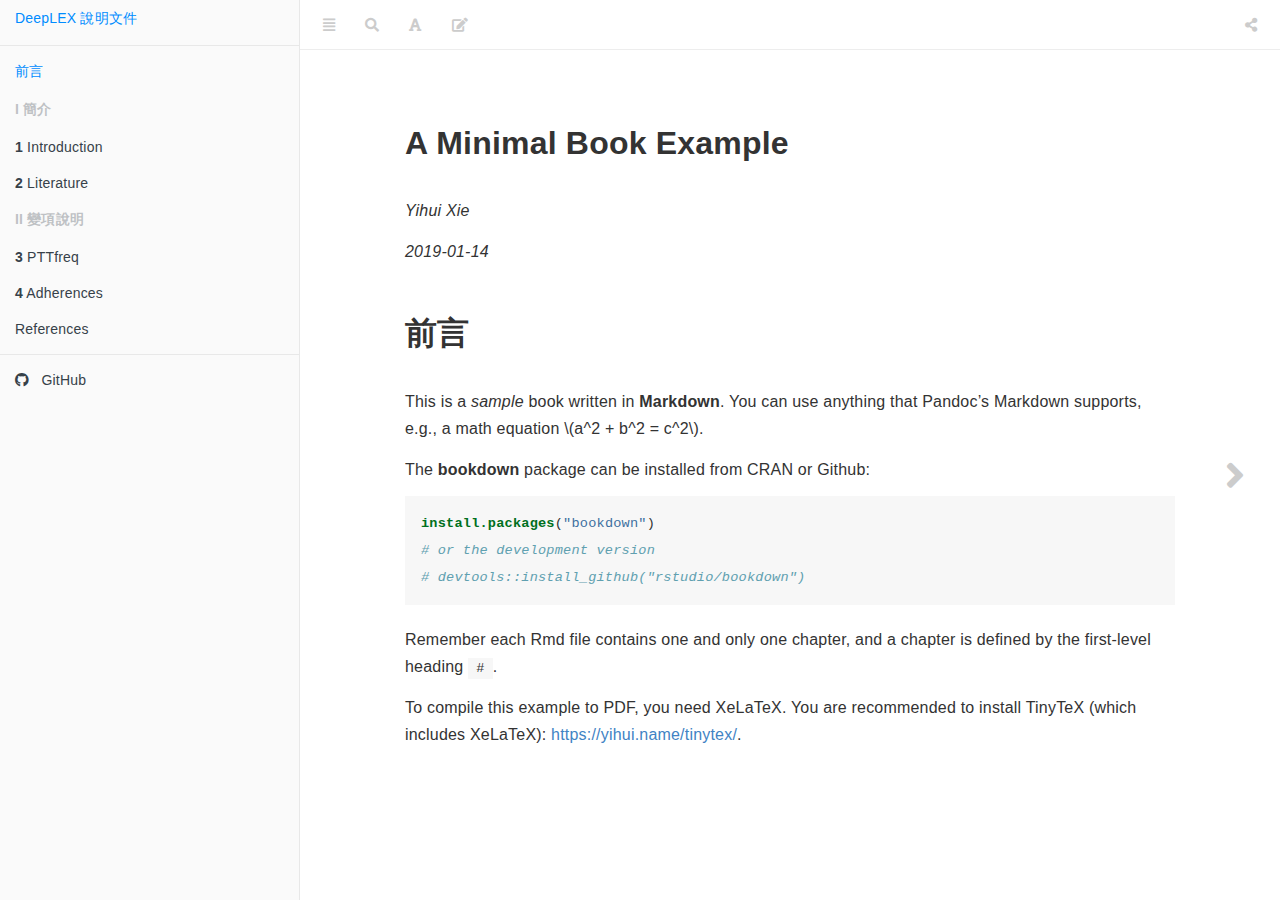
==== index.html @ 84b347be "Deploy deeplexR/doc to github.com/deeplexR/doc.git:gh-pages" ====
<!DOCTYPE html>
<html >

<head>

  <meta charset="UTF-8">
  <meta http-equiv="X-UA-Compatible" content="IE=edge">
  <title>A Minimal Book Example</title>
  <meta name="description" content="This is a minimal example of using the bookdown package to write a book. The output format for this example is bookdown::gitbook.">
  <meta name="generator" content="bookdown  and GitBook 2.6.7">

  <meta property="og:title" content="A Minimal Book Example" />
  <meta property="og:type" content="book" />
  
  
  <meta property="og:description" content="This is a minimal example of using the bookdown package to write a book. The output format for this example is bookdown::gitbook." />
  

  <meta name="twitter:card" content="summary" />
  <meta name="twitter:title" content="A Minimal Book Example" />
  
  <meta name="twitter:description" content="This is a minimal example of using the bookdown package to write a book. The output format for this example is bookdown::gitbook." />
  

<meta name="author" content="Yihui Xie">


<meta name="date" content="2019-01-14">

  <meta name="viewport" content="width=device-width, initial-scale=1">
  <meta name="apple-mobile-web-app-capable" content="yes">
  <meta name="apple-mobile-web-app-status-bar-style" content="black">
  
  

<link rel="next" href="intro.html">
<script src="libs/jquery-2.2.3/jquery.min.js"></script>
<link href="libs/gitbook-2.6.7/css/style.css" rel="stylesheet" />
<link href="libs/gitbook-2.6.7/css/plugin-table.css" rel="stylesheet" />
<link href="libs/gitbook-2.6.7/css/plugin-bookdown.css" rel="stylesheet" />
<link href="libs/gitbook-2.6.7/css/plugin-highlight.css" rel="stylesheet" />
<link href="libs/gitbook-2.6.7/css/plugin-search.css" rel="stylesheet" />
<link href="libs/gitbook-2.6.7/css/plugin-fontsettings.css" rel="stylesheet" />







<script>
// Add target_blank to external link
// See article-header.html for auto adding ID to h1,h2,h3
$(document).ready(function() {
  var links = document.getElementsByTagName('a');
  for (var i = 0; i < links.length; i++) {
    if (/^(https?:)?\/\//.test(links[i].getAttribute('href'))) {
      links[i].target = '_blank';
    }
  }
})();
</script>


<style type="text/css">
a.sourceLine { display: inline-block; line-height: 1.25; }
a.sourceLine { pointer-events: none; color: inherit; text-decoration: inherit; }
a.sourceLine:empty { height: 1.2em; }
.sourceCode { overflow: visible; }
code.sourceCode { white-space: pre; position: relative; }
div.sourceCode { margin: 1em 0; }
pre.sourceCode { margin: 0; }
@media screen {
div.sourceCode { overflow: auto; }
}
@media print {
code.sourceCode { white-space: pre-wrap; }
a.sourceLine { text-indent: -1em; padding-left: 1em; }
}
pre.numberSource a.sourceLine
  { position: relative; left: -4em; }
pre.numberSource a.sourceLine::before
  { content: attr(data-line-number);
    position: relative; left: -1em; text-align: right; vertical-align: baseline;
    border: none; pointer-events: all; display: inline-block;
    -webkit-touch-callout: none; -webkit-user-select: none;
    -khtml-user-select: none; -moz-user-select: none;
    -ms-user-select: none; user-select: none;
    padding: 0 4px; width: 4em;
    color: #aaaaaa;
  }
pre.numberSource { margin-left: 3em; border-left: 1px solid #aaaaaa;  padding-left: 4px; }
div.sourceCode
  {  }
@media screen {
a.sourceLine::before { text-decoration: underline; }
}
code span.al { color: #ff0000; font-weight: bold; } /* Alert */
code span.an { color: #60a0b0; font-weight: bold; font-style: italic; } /* Annotation */
code span.at { color: #7d9029; } /* Attribute */
code span.bn { color: #40a070; } /* BaseN */
code span.bu { } /* BuiltIn */
code span.cf { color: #007020; font-weight: bold; } /* ControlFlow */
code span.ch { color: #4070a0; } /* Char */
code span.cn { color: #880000; } /* Constant */
code span.co { color: #60a0b0; font-style: italic; } /* Comment */
code span.cv { color: #60a0b0; font-weight: bold; font-style: italic; } /* CommentVar */
code span.do { color: #ba2121; font-style: italic; } /* Documentation */
code span.dt { color: #902000; } /* DataType */
code span.dv { color: #40a070; } /* DecVal */
code span.er { color: #ff0000; font-weight: bold; } /* Error */
code span.ex { } /* Extension */
code span.fl { color: #40a070; } /* Float */
code span.fu { color: #06287e; } /* Function */
code span.im { } /* Import */
code span.in { color: #60a0b0; font-weight: bold; font-style: italic; } /* Information */
code span.kw { color: #007020; font-weight: bold; } /* Keyword */
code span.op { color: #666666; } /* Operator */
code span.ot { color: #007020; } /* Other */
code span.pp { color: #bc7a00; } /* Preprocessor */
code span.sc { color: #4070a0; } /* SpecialChar */
code span.ss { color: #bb6688; } /* SpecialString */
code span.st { color: #4070a0; } /* String */
code span.va { color: #19177c; } /* Variable */
code span.vs { color: #4070a0; } /* VerbatimString */
code span.wa { color: #60a0b0; font-weight: bold; font-style: italic; } /* Warning */
</style>

<link rel="stylesheet" href="addon/style.css" type="text/css" />
</head>

<body>



  <div class="book without-animation with-summary font-size-2 font-family-1" data-basepath=".">

    <div class="book-summary">
      <nav role="navigation">

<ul class="summary">
<li><a href="./">DeepLEX 說明文件</a></li>

<li class="divider"></li>
<li class="chapter" data-level="" data-path="index.html"><a href="index.html"><i class="fa fa-check"></i>前言</a></li>
<li class="part"><span><b>I 簡介</b></span></li>
<li class="chapter" data-level="1" data-path="intro.html"><a href="intro.html"><i class="fa fa-check"></i><b>1</b> Introduction</a></li>
<li class="chapter" data-level="2" data-path="literature.html"><a href="literature.html"><i class="fa fa-check"></i><b>2</b> Literature</a></li>
<li class="part"><span><b>II 變項說明</b></span></li>
<li class="chapter" data-level="3" data-path="pttfreq.html"><a href="pttfreq.html"><i class="fa fa-check"></i><b>3</b> PTTfreq</a></li>
<li class="chapter" data-level="4" data-path="adherences.html"><a href="adherences.html"><i class="fa fa-check"></i><b>4</b> Adherences</a><ul>
<li class="chapter" data-level="4.1" data-path="adherences.html"><a href="adherences.html#example-one"><i class="fa fa-check"></i><b>4.1</b> Example one</a></li>
<li class="chapter" data-level="4.2" data-path="adherences.html"><a href="adherences.html#example-two"><i class="fa fa-check"></i><b>4.2</b> Example two</a></li>
</ul></li>
<li class="chapter" data-level="" data-path="references.html"><a href="references.html"><i class="fa fa-check"></i>References</a></li>
<li class="divider"></li>
<li><a href="https://github.com/deeplexR/doc" target="blank"><i class="fab fa-github"></i> &nbsp; GitHub</a></li>

</ul>

      </nav>
    </div>

    <div class="book-body">
      <div class="body-inner">
        <div class="book-header" role="navigation">
          <h1>
            <i class="fa fa-circle-o-notch fa-spin"></i><a href="./">A Minimal Book Example</a>
          </h1>
        </div>

        <div class="page-wrapper" tabindex="-1" role="main">
          <div class="page-inner">

            <section class="normal" id="section-">
<div id="header">
<h1 class="title">A Minimal Book Example</h1>
<p class="author"><em>Yihui Xie</em></p>
<p class="date"><em>2019-01-14</em></p>
</div>
<div id="e5898de8a880" class="section level1 unnumbered">
<h1>前言</h1>
<p>This is a <em>sample</em> book written in <strong>Markdown</strong>. You can use anything that Pandoc’s Markdown supports, e.g., a math equation <span class="math inline">\(a^2 + b^2 = c^2\)</span>.</p>
<p>The <strong>bookdown</strong> package can be installed from CRAN or Github:</p>
<pre class="sourceCode r"><code class="sourceCode r"><span class="kw">install.packages</span>(<span class="st">&quot;bookdown&quot;</span>)
<span class="co"># or the development version</span>
<span class="co"># devtools::install_github(&quot;rstudio/bookdown&quot;)</span></code></pre>
<p>Remember each Rmd file contains one and only one chapter, and a chapter is defined by the first-level heading <code>#</code>.</p>
<p>To compile this example to PDF, you need XeLaTeX. You are recommended to install TinyTeX (which includes XeLaTeX): <a href="https://yihui.name/tinytex/" class="uri">https://yihui.name/tinytex/</a>.</p>

</div>



<div id="disqus_thread"></div>
<script>

/**
*  RECOMMENDED CONFIGURATION VARIABLES: EDIT AND UNCOMMENT THE SECTION BELOW TO INSERT DYNAMIC VALUES FROM YOUR PLATFORM OR CMS.
*  LEARN WHY DEFINING THESE VARIABLES IS IMPORTANT: https://disqus.com/admin/universalcode/#configuration-variables*/
/*
var disqus_config = function () {
this.page.url = PAGE_URL;  // Replace PAGE_URL with your page's canonical URL variable
this.page.identifier = PAGE_IDENTIFIER; // Replace PAGE_IDENTIFIER with your page's unique identifier variable
};
*/
(function() { // DON'T EDIT BELOW THIS LINE
var d = document, s = d.createElement('script');
s.src = 'https://deeplex.disqus.com/embed.js';
s.setAttribute('data-timestamp', +new Date());
(d.head || d.body).appendChild(s);
})();
</script>
<noscript>Please enable JavaScript to view the <a href="https://disqus.com/?ref_noscript">comments powered by Disqus.</a></noscript>
            </section>

          </div>
        </div>
      </div>

<a href="intro.html" class="navigation navigation-next navigation-unique" aria-label="Next page"><i class="fa fa-angle-right"></i></a>
    </div>
  </div>
<script src="libs/gitbook-2.6.7/js/app.min.js"></script>
<script src="libs/gitbook-2.6.7/js/lunr.js"></script>
<script src="libs/gitbook-2.6.7/js/plugin-search.js"></script>
<script src="libs/gitbook-2.6.7/js/plugin-sharing.js"></script>
<script src="libs/gitbook-2.6.7/js/plugin-fontsettings.js"></script>
<script src="libs/gitbook-2.6.7/js/plugin-bookdown.js"></script>
<script src="libs/gitbook-2.6.7/js/jquery.highlight.js"></script>
<script>
gitbook.require(["gitbook"], function(gitbook) {
gitbook.start({
"sharing": {
"github": false,
"facebook": false,
"twitter": false,
"google": false,
"linkedin": false,
"weibo": false,
"instapaper": false,
"vk": false,
"all": ["facebook", "google", "twitter", "linkedin", "weibo", "instapaper"]
},
"fontsettings": {
"theme": "white",
"family": "sans",
"size": 2
},
"edit": {
"link": "https://github.com/deeplexR/doc/edit/master/index.Rmd",
"text": "Edit"
},
"history": {
"link": null,
"text": null
},
"download": null,
"toc": {
"collapse": "section"
}
});
});
</script>

<!-- dynamically load mathjax for compatibility with self-contained -->
<script>
  (function () {
    var script = document.createElement("script");
    script.type = "text/javascript";
    var src = "true";
    if (src === "" || src === "true") src = "https://mathjax.rstudio.com/latest/MathJax.js?config=TeX-MML-AM_CHTML";
    if (location.protocol !== "file:" && /^https?:/.test(src))
      src = src.replace(/^https?:/, '');
    script.src = src;
    document.getElementsByTagName("head")[0].appendChild(script);
  })();
</script>
</body>

</html>
---- libs/gitbook-2.6.7/css/style.css ----
/*! normalize.css v2.1.0 | MIT License | git.io/normalize */img,legend{border:0}*,.fa{-webkit-font-smoothing:antialiased}.fa-ul>li,sub,sup{position:relative}.book .book-body .page-wrapper .page-inner section.normal hr:after,.book-langs-index .inner .languages:after,.buttons:after,.dropdown-menu .buttons:after{clear:both}body,html{-ms-text-size-adjust:100%;-webkit-text-size-adjust:100%}article,aside,details,figcaption,figure,footer,header,hgroup,main,nav,section,summary{display:block}audio,canvas,video{display:inline-block}.hidden,[hidden]{display:none}audio:not([controls]){display:none;height:0}html{font-family:sans-serif}body,figure{margin:0}a:focus{outline:dotted thin}a:active,a:hover{outline:0}h1{font-size:2em;margin:.67em 0}abbr[title]{border-bottom:1px dotted}b,strong{font-weight:700}dfn{font-style:italic}hr{-moz-box-sizing:content-box;box-sizing:content-box;height:0}mark{background:#ff0;color:#000}code,kbd,pre,samp{font-family:monospace,serif;font-size:1em}pre{white-space:pre-wrap}q{quotes:"\201C" "\201D" "\2018" "\2019"}small{font-size:80%}sub,sup{font-size:75%;line-height:0;vertical-align:baseline}sup{top:-.5em}sub{bottom:-.25em}svg:not(:root){overflow:hidden}fieldset{border:1px solid silver;margin:0 2px;padding:.35em .625em .75em}legend{padding:0}button,input,select,textarea{font-family:inherit;font-size:100%;margin:0}button,input{line-height:normal}button,select{text-transform:none}button,html input[type=button],input[type=reset],input[type=submit]{-webkit-appearance:button;cursor:pointer}button[disabled],html input[disabled]{cursor:default}input[type=checkbox],input[type=radio]{box-sizing:border-box;padding:0}input[type=search]{-webkit-appearance:textfield;-moz-box-sizing:content-box;-webkit-box-sizing:content-box;box-sizing:content-box}input[type=search]::-webkit-search-cancel-button{margin-right:10px;}button::-moz-focus-inner,input::-moz-focus-inner{border:0;padding:0}textarea{overflow:auto;vertical-align:top}table{border-collapse:collapse;border-spacing:0}/*!
 * Preboot v2
 *
 * Open sourced under MIT license by @mdo.
 * Some variables and mixins from Bootstrap (Apache 2 license).
 */.link-inherit,.link-inherit:focus,.link-inherit:hover{color:inherit}.fa,.fa-stack{display:inline-block}/*!
 *  Font Awesome 4.1.0 by @davegandy - http://fontawesome.io - @fontawesome
 *  License - http://fontawesome.io/license (Font: SIL OFL 1.1, CSS: MIT License)
 */@font-face{font-family:FontAwesome;src:url(./fontawesome/fontawesome-webfont.ttf?v=4.1.0) format('truetype');font-weight:400;font-style:normal}.fa{font-family:FontAwesome;font-style:normal;font-weight:400;line-height:1;-moz-osx-font-smoothing:grayscale}.book .book-header,.book .book-summary{font-family:"Helvetica Neue",Helvetica,Arial,sans-serif}.fa-lg{font-size:1.33333333em;line-height:.75em;vertical-align:-15%}.fa-2x{font-size:2em}.fa-3x{font-size:3em}.fa-4x{font-size:4em}.fa-5x{font-size:5em}.fa-fw{width:1.28571429em;text-align:center}.fa-ul{padding-left:0;margin-left:2.14285714em;list-style-type:none}.fa-li{position:absolute;left:-2.14285714em;width:2.14285714em;top:.14285714em;text-align:center}.fa-li.fa-lg{left:-1.85714286em}.fa-border{padding:.2em .25em .15em;border:.08em solid #eee;border-radius:.1em}.pull-right{float:right}.pull-left{float:left}.fa.pull-left{margin-right:.3em}.fa.pull-right{margin-left:.3em}.fa-spin{-webkit-animation:spin 2s infinite linear;-moz-animation:spin 2s infinite linear;-o-animation:spin 2s infinite linear;animation:spin 2s infinite linear}@-moz-keyframes spin{0%{-moz-transform:rotate(0)}100%{-moz-transform:rotate(359deg)}}@-webkit-keyframes spin{0%{-webkit-transform:rotate(0)}100%{-webkit-transform:rotate(359deg)}}@-o-keyframes spin{0%{-o-transform:rotate(0)}100%{-o-transform:rotate(359deg)}}@keyframes spin{0%{-webkit-transform:rotate(0);transform:rotate(0)}100%{-webkit-transform:rotate(359deg);transform:rotate(359deg)}}.fa-rotate-90{filter:progid:DXImageTransform.Microsoft.BasicImage(rotation=1);-webkit-transform:rotate(90deg);-moz-transform:rotate(90deg);-ms-transform:rotate(90deg);-o-transform:rotate(90deg);transform:rotate(90deg)}.fa-rotate-180{filter:progid:DXImageTransform.Microsoft.BasicImage(rotation=2);-webkit-transform:rotate(180deg);-moz-transform:rotate(180deg);-ms-transform:rotate(180deg);-o-transform:rotate(180deg);transform:rotate(180deg)}.fa-rotate-270{filter:progid:DXImageTransform.Microsoft.BasicImage(rotation=3);-webkit-transform:rotate(270deg);-moz-transform:rotate(270deg);-ms-transform:rotate(270deg);-o-transform:rotate(270deg);transform:rotate(270deg)}.fa-flip-horizontal{filter:progid:DXImageTransform.Microsoft.BasicImage(rotation=0, mirror=1);-webkit-transform:scale(-1,1);-moz-transform:scale(-1,1);-ms-transform:scale(-1,1);-o-transform:scale(-1,1);transform:scale(-1,1)}.fa-flip-vertical{filter:progid:DXImageTransform.Microsoft.BasicImage(rotation=2, mirror=1);-webkit-transform:scale(1,-1);-moz-transform:scale(1,-1);-ms-transform:scale(1,-1);-o-transform:scale(1,-1);transform:scale(1,-1)}.fa-stack{position:relative;width:2em;height:2em;line-height:2em;vertical-align:middle}.fa-stack-1x,.fa-stack-2x{position:absolute;left:0;width:100%;text-align:center}.fa-stack-1x{line-height:inherit}.fa-stack-2x{font-size:2em}.fa-inverse{color:#fff}.fa-glass:before{content:"\f000"}.fa-music:before{content:"\f001"}.fa-search:before{content:"\f002"}.fa-envelope-o:before{content:"\f003"}.fa-heart:before{content:"\f004"}.fa-star:before{content:"\f005"}.fa-star-o:before{content:"\f006"}.fa-user:before{content:"\f007"}.fa-film:before{content:"\f008"}.fa-th-large:before{content:"\f009"}.fa-th:before{content:"\f00a"}.fa-th-list:before{content:"\f00b"}.fa-check:before{content:"\f00c"}.fa-times:before{content:"\f00d"}.fa-search-plus:before{content:"\f00e"}.fa-search-minus:before{content:"\f010"}.fa-power-off:before{content:"\f011"}.fa-signal:before{content:"\f012"}.fa-cog:before,.fa-gear:before{content:"\f013"}.fa-trash-o:before{content:"\f014"}.fa-home:before{content:"\f015"}.fa-file-o:before{content:"\f016"}.fa-clock-o:before{content:"\f017"}.fa-road:before{content:"\f018"}.fa-download:before{content:"\f019"}.fa-arrow-circle-o-down:before{content:"\f01a"}.fa-arrow-circle-o-up:before{content:"\f01b"}.fa-inbox:before{content:"\f01c"}.fa-play-circle-o:before{content:"\f01d"}.fa-repeat:before,.fa-rotate-right:before{content:"\f01e"}.fa-refresh:before{content:"\f021"}.fa-list-alt:before{content:"\f022"}.fa-lock:before{content:"\f023"}.fa-flag:before{content:"\f024"}.fa-headphones:before{content:"\f025"}.fa-volume-off:before{content:"\f026"}.fa-volume-down:before{content:"\f027"}.fa-volume-up:before{content:"\f028"}.fa-qrcode:before{content:"\f029"}.fa-barcode:before{content:"\f02a"}.fa-tag:before{content:"\f02b"}.fa-tags:before{content:"\f02c"}.fa-book:before{content:"\f02d"}.fa-bookmark:before{content:"\f02e"}.fa-print:before{content:"\f02f"}.fa-camera:before{content:"\f030"}.fa-font:before{content:"\f031"}.fa-bold:before{content:"\f032"}.fa-italic:before{content:"\f033"}.fa-text-height:before{content:"\f034"}.fa-text-width:before{content:"\f035"}.fa-align-left:before{content:"\f036"}.fa-align-center:before{content:"\f037"}.fa-align-right:before{content:"\f038"}.fa-align-justify:before{content:"\f039"}.fa-list:before{content:"\f03a"}.fa-dedent:before,.fa-outdent:before{content:"\f03b"}.fa-indent:before{content:"\f03c"}.fa-video-camera:before{content:"\f03d"}.fa-image:before,.fa-photo:before,.fa-picture-o:before{content:"\f03e"}.fa-pencil:before{content:"\f040"}.fa-map-marker:before{content:"\f041"}.fa-adjust:before{content:"\f042"}.fa-tint:before{content:"\f043"}.fa-edit:before,.fa-pencil-square-o:before{content:"\f044"}.fa-share-square-o:before{content:"\f045"}.fa-check-square-o:before{content:"\f046"}.fa-arrows:before{content:"\f047"}.fa-step-backward:before{content:"\f048"}.fa-fast-backward:before{content:"\f049"}.fa-backward:before{content:"\f04a"}.fa-play:before{content:"\f04b"}.fa-pause:before{content:"\f04c"}.fa-stop:before{content:"\f04d"}.fa-forward:before{content:"\f04e"}.fa-fast-forward:before{content:"\f050"}.fa-step-forward:before{content:"\f051"}.fa-eject:before{content:"\f052"}.fa-chevron-left:before{content:"\f053"}.fa-chevron-right:before{content:"\f054"}.fa-plus-circle:before{content:"\f055"}.fa-minus-circle:before{content:"\f056"}.fa-times-circle:before{content:"\f057"}.fa-check-circle:before{content:"\f058"}.fa-question-circle:before{content:"\f059"}.fa-info-circle:before{content:"\f05a"}.fa-crosshairs:before{content:"\f05b"}.fa-times-circle-o:before{content:"\f05c"}.fa-check-circle-o:before{content:"\f05d"}.fa-ban:before{content:"\f05e"}.fa-arrow-left:before{content:"\f060"}.fa-arrow-right:before{content:"\f061"}.fa-arrow-up:before{content:"\f062"}.fa-arrow-down:before{content:"\f063"}.fa-mail-forward:before,.fa-share:before{content:"\f064"}.fa-expand:before{content:"\f065"}.fa-compress:before{content:"\f066"}.fa-plus:before{content:"\f067"}.fa-minus:before{content:"\f068"}.fa-asterisk:before{content:"\f069"}.fa-exclamation-circle:before{content:"\f06a"}.fa-gift:before{content:"\f06b"}.fa-leaf:before{content:"\f06c"}.fa-fire:before{content:"\f06d"}.fa-eye:before{content:"\f06e"}.fa-eye-slash:before{content:"\f070"}.fa-exclamation-triangle:before,.fa-warning:before{content:"\f071"}.fa-plane:before{content:"\f072"}.fa-calendar:before{content:"\f073"}.fa-random:before{content:"\f074"}.fa-comment:before{content:"\f075"}.fa-magnet:before{content:"\f076"}.fa-chevron-up:before{content:"\f077"}.fa-chevron-down:before{content:"\f078"}.fa-retweet:before{content:"\f079"}.fa-shopping-cart:before{content:"\f07a"}.fa-folder:before{content:"\f07b"}.fa-folder-open:before{content:"\f07c"}.fa-arrows-v:before{content:"\f07d"}.fa-arrows-h:before{content:"\f07e"}.fa-bar-chart-o:before{content:"\f080"}.fa-twitter-square:before{content:"\f081"}.fa-facebook-square:before{content:"\f082"}.fa-camera-retro:before{content:"\f083"}.fa-key:before{content:"\f084"}.fa-cogs:before,.fa-gears:before{content:"\f085"}.fa-comments:before{content:"\f086"}.fa-thumbs-o-up:before{content:"\f087"}.fa-thumbs-o-down:before{content:"\f088"}.fa-star-half:before{content:"\f089"}.fa-heart-o:before{content:"\f08a"}.fa-sign-out:before{content:"\f08b"}.fa-linkedin-square:before{content:"\f08c"}.fa-thumb-tack:before{content:"\f08d"}.fa-external-link:before{content:"\f08e"}.fa-sign-in:before{content:"\f090"}.fa-trophy:before{content:"\f091"}.fa-github-square:before{content:"\f092"}.fa-upload:before{content:"\f093"}.fa-lemon-o:before{content:"\f094"}.fa-phone:before{content:"\f095"}.fa-square-o:before{content:"\f096"}.fa-bookmark-o:before{content:"\f097"}.fa-phone-square:before{content:"\f098"}.fa-twitter:before{content:"\f099"}.fa-facebook:before{content:"\f09a"}.fa-github:before{content:"\f09b"}.fa-unlock:before{content:"\f09c"}.fa-credit-card:before{content:"\f09d"}.fa-rss:before{content:"\f09e"}.fa-hdd-o:before{content:"\f0a0"}.fa-bullhorn:before{content:"\f0a1"}.fa-bell:before{content:"\f0f3"}.fa-certificate:before{content:"\f0a3"}.fa-hand-o-right:before{content:"\f0a4"}.fa-hand-o-left:before{content:"\f0a5"}.fa-hand-o-up:before{content:"\f0a6"}.fa-hand-o-down:before{content:"\f0a7"}.fa-arrow-circle-left:before{content:"\f0a8"}.fa-arrow-circle-right:before{content:"\f0a9"}.fa-arrow-circle-up:before{content:"\f0aa"}.fa-arrow-circle-down:before{content:"\f0ab"}.fa-globe:before{content:"\f0ac"}.fa-wrench:before{content:"\f0ad"}.fa-tasks:before{content:"\f0ae"}.fa-filter:before{content:"\f0b0"}.fa-briefcase:before{content:"\f0b1"}.fa-arrows-alt:before{content:"\f0b2"}.fa-group:before,.fa-users:before{content:"\f0c0"}.fa-chain:before,.fa-link:before{content:"\f0c1"}.fa-cloud:before{content:"\f0c2"}.fa-flask:before{content:"\f0c3"}.fa-cut:before,.fa-scissors:before{content:"\f0c4"}.fa-copy:before,.fa-files-o:before{content:"\f0c5"}.fa-paperclip:before{content:"\f0c6"}.fa-floppy-o:before,.fa-save:before{content:"\f0c7"}.fa-square:before{content:"\f0c8"}.fa-bars:before,.fa-navicon:before,.fa-reorder:before{content:"\f0c9"}.fa-list-ul:before{content:"\f0ca"}.fa-list-ol:before{content:"\f0cb"}.fa-strikethrough:before{content:"\f0cc"}.fa-underline:before{content:"\f0cd"}.fa-table:before{content:"\f0ce"}.fa-magic:before{content:"\f0d0"}.fa-truck:before{content:"\f0d1"}.fa-pinterest:before{content:"\f0d2"}.fa-pinterest-square:before{content:"\f0d3"}.fa-google-plus-square:before{content:"\f0d4"}.fa-google-plus:before{content:"\f0d5"}.fa-money:before{content:"\f0d6"}.fa-caret-down:before{content:"\f0d7"}.fa-caret-up:before{content:"\f0d8"}.fa-caret-left:before{content:"\f0d9"}.fa-caret-right:before{content:"\f0da"}.fa-columns:before{content:"\f0db"}.fa-sort:before,.fa-unsorted:before{content:"\f0dc"}.fa-sort-desc:before,.fa-sort-down:before{content:"\f0dd"}.fa-sort-asc:before,.fa-sort-up:before{content:"\f0de"}.fa-envelope:before{content:"\f0e0"}.fa-linkedin:before{content:"\f0e1"}.fa-rotate-left:before,.fa-undo:before{content:"\f0e2"}.fa-gavel:before,.fa-legal:before{content:"\f0e3"}.fa-dashboard:before,.fa-tachometer:before{content:"\f0e4"}.fa-comment-o:before{content:"\f0e5"}.fa-comments-o:before{content:"\f0e6"}.fa-bolt:before,.fa-flash:before{content:"\f0e7"}.fa-sitemap:before{content:"\f0e8"}.fa-umbrella:before{content:"\f0e9"}.fa-clipboard:before,.fa-paste:before{content:"\f0ea"}.fa-lightbulb-o:before{content:"\f0eb"}.fa-exchange:before{content:"\f0ec"}.fa-cloud-download:before{content:"\f0ed"}.fa-cloud-upload:before{content:"\f0ee"}.fa-user-md:before{content:"\f0f0"}.fa-stethoscope:before{content:"\f0f1"}.fa-suitcase:before{content:"\f0f2"}.fa-bell-o:before{content:"\f0a2"}.fa-coffee:before{content:"\f0f4"}.fa-cutlery:before{content:"\f0f5"}.fa-file-text-o:before{content:"\f0f6"}.fa-building-o:before{content:"\f0f7"}.fa-hospital-o:before{content:"\f0f8"}.fa-ambulance:before{content:"\f0f9"}.fa-medkit:before{content:"\f0fa"}.fa-fighter-jet:before{content:"\f0fb"}.fa-beer:before{content:"\f0fc"}.fa-h-square:before{content:"\f0fd"}.fa-plus-square:before{content:"\f0fe"}.fa-angle-double-left:before{content:"\f100"}.fa-angle-double-right:before{content:"\f101"}.fa-angle-double-up:before{content:"\f102"}.fa-angle-double-down:before{content:"\f103"}.fa-angle-left:before{content:"\f104"}.fa-angle-right:before{content:"\f105"}.fa-angle-up:before{content:"\f106"}.fa-angle-down:before{content:"\f107"}.fa-desktop:before{content:"\f108"}.fa-laptop:before{content:"\f109"}.fa-tablet:before{content:"\f10a"}.fa-mobile-phone:before,.fa-mobile:before{content:"\f10b"}.fa-circle-o:before{content:"\f10c"}.fa-quote-left:before{content:"\f10d"}.fa-quote-right:before{content:"\f10e"}.fa-spinner:before{content:"\f110"}.fa-circle:before{content:"\f111"}.fa-mail-reply:before,.fa-reply:before{content:"\f112"}.fa-github-alt:before{content:"\f113"}.fa-folder-o:before{content:"\f114"}.fa-folder-open-o:before{content:"\f115"}.fa-smile-o:before{content:"\f118"}.fa-frown-o:before{content:"\f119"}.fa-meh-o:before{content:"\f11a"}.fa-gamepad:before{content:"\f11b"}.fa-keyboard-o:before{content:"\f11c"}.fa-flag-o:before{content:"\f11d"}.fa-flag-checkered:before{content:"\f11e"}.fa-terminal:before{content:"\f120"}.fa-code:before{content:"\f121"}.fa-mail-reply-all:before,.fa-reply-all:before{content:"\f122"}.fa-star-half-empty:before,.fa-star-half-full:before,.fa-star-half-o:before{content:"\f123"}.fa-location-arrow:before{content:"\f124"}.fa-crop:before{content:"\f125"}.fa-code-fork:before{content:"\f126"}.fa-chain-broken:before,.fa-unlink:before{content:"\f127"}.fa-question:before{content:"\f128"}.fa-info:before{content:"\f129"}.fa-exclamation:before{content:"\f12a"}.fa-superscript:before{content:"\f12b"}.fa-subscript:before{content:"\f12c"}.fa-eraser:before{content:"\f12d"}.fa-puzzle-piece:before{content:"\f12e"}.fa-microphone:before{content:"\f130"}.fa-microphone-slash:before{content:"\f131"}.fa-shield:before{content:"\f132"}.fa-calendar-o:before{content:"\f133"}.fa-fire-extinguisher:before{content:"\f134"}.fa-rocket:before{content:"\f135"}.fa-maxcdn:before{content:"\f136"}.fa-chevron-circle-left:before{content:"\f137"}.fa-chevron-circle-right:before{content:"\f138"}.fa-chevron-circle-up:before{content:"\f139"}.fa-chevron-circle-down:before{content:"\f13a"}.fa-html5:before{content:"\f13b"}.fa-css3:before{content:"\f13c"}.fa-anchor:before{content:"\f13d"}.fa-unlock-alt:before{content:"\f13e"}.fa-bullseye:before{content:"\f140"}.fa-ellipsis-h:before{content:"\f141"}.fa-ellipsis-v:before{content:"\f142"}.fa-rss-square:before{content:"\f143"}.fa-play-circle:before{content:"\f144"}.fa-ticket:before{content:"\f145"}.fa-minus-square:before{content:"\f146"}.fa-minus-square-o:before{content:"\f147"}.fa-level-up:before{content:"\f148"}.fa-level-down:before{content:"\f149"}.fa-check-square:before{content:"\f14a"}.fa-pencil-square:before{content:"\f14b"}.fa-external-link-square:before{content:"\f14c"}.fa-share-square:before{content:"\f14d"}.fa-compass:before{content:"\f14e"}.fa-caret-square-o-down:before,.fa-toggle-down:before{content:"\f150"}.fa-caret-square-o-up:before,.fa-toggle-up:before{content:"\f151"}.fa-caret-square-o-right:before,.fa-toggle-right:before{content:"\f152"}.fa-eur:before,.fa-euro:before{content:"\f153"}.fa-gbp:before{content:"\f154"}.fa-dollar:before,.fa-usd:before{content:"\f155"}.fa-inr:before,.fa-rupee:before{content:"\f156"}.fa-cny:before,.fa-jpy:before,.fa-rmb:before,.fa-yen:before{content:"\f157"}.fa-rouble:before,.fa-rub:before,.fa-ruble:before{content:"\f158"}.fa-krw:before,.fa-won:before{content:"\f159"}.fa-bitcoin:before,.fa-btc:before{content:"\f15a"}.fa-file:before{content:"\f15b"}.fa-file-text:before{content:"\f15c"}.fa-sort-alpha-asc:before{content:"\f15d"}.fa-sort-alpha-desc:before{content:"\f15e"}.fa-sort-amount-asc:before{content:"\f160"}.fa-sort-amount-desc:before{content:"\f161"}.fa-sort-numeric-asc:before{content:"\f162"}.fa-sort-numeric-desc:before{content:"\f163"}.fa-thumbs-up:before{content:"\f164"}.fa-thumbs-down:before{content:"\f165"}.fa-youtube-square:before{content:"\f166"}.fa-youtube:before{content:"\f167"}.fa-xing:before{content:"\f168"}.fa-xing-square:before{content:"\f169"}.fa-youtube-play:before{content:"\f16a"}.fa-dropbox:before{content:"\f16b"}.fa-stack-overflow:before{content:"\f16c"}.fa-instagram:before{content:"\f16d"}.fa-flickr:before{content:"\f16e"}.fa-adn:before{content:"\f170"}.fa-bitbucket:before{content:"\f171"}.fa-bitbucket-square:before{content:"\f172"}.fa-tumblr:before{content:"\f173"}.fa-tumblr-square:before{content:"\f174"}.fa-long-arrow-down:before{content:"\f175"}.fa-long-arrow-up:before{content:"\f176"}.fa-long-arrow-left:before{content:"\f177"}.fa-long-arrow-right:before{content:"\f178"}.fa-apple:before{content:"\f179"}.fa-windows:before{content:"\f17a"}.fa-android:before{content:"\f17b"}.fa-linux:before{content:"\f17c"}.fa-dribbble:before{content:"\f17d"}.fa-skype:before{content:"\f17e"}.fa-foursquare:before{content:"\f180"}.fa-trello:before{content:"\f181"}.fa-female:before{content:"\f182"}.fa-male:before{content:"\f183"}.fa-gittip:before{content:"\f184"}.fa-sun-o:before{content:"\f185"}.fa-moon-o:before{content:"\f186"}.fa-archive:before{content:"\f187"}.fa-bug:before{content:"\f188"}.fa-vk:before{content:"\f189"}.fa-weibo:before{content:"\f18a"}.fa-renren:before{content:"\f18b"}.fa-pagelines:before{content:"\f18c"}.fa-stack-exchange:before{content:"\f18d"}.fa-arrow-circle-o-right:before{content:"\f18e"}.fa-arrow-circle-o-left:before{content:"\f190"}.fa-caret-square-o-left:before,.fa-toggle-left:before{content:"\f191"}.fa-dot-circle-o:before{content:"\f192"}.fa-wheelchair:before{content:"\f193"}.fa-vimeo-square:before{content:"\f194"}.fa-try:before,.fa-turkish-lira:before{content:"\f195"}.fa-plus-square-o:before{content:"\f196"}.fa-space-shuttle:before{content:"\f197"}.fa-slack:before{content:"\f198"}.fa-envelope-square:before{content:"\f199"}.fa-wordpress:before{content:"\f19a"}.fa-openid:before{content:"\f19b"}.fa-bank:before,.fa-institution:before,.fa-university:before{content:"\f19c"}.fa-graduation-cap:before,.fa-mortar-board:before{content:"\f19d"}.fa-yahoo:before{content:"\f19e"}.fa-google:before{content:"\f1a0"}.fa-reddit:before{content:"\f1a1"}.fa-reddit-square:before{content:"\f1a2"}.fa-stumbleupon-circle:before{content:"\f1a3"}.fa-stumbleupon:before{content:"\f1a4"}.fa-delicious:before{content:"\f1a5"}.fa-digg:before{content:"\f1a6"}.fa-pied-piper-square:before,.fa-pied-piper:before{content:"\f1a7"}.fa-pied-piper-alt:before{content:"\f1a8"}.fa-drupal:before{content:"\f1a9"}.fa-joomla:before{content:"\f1aa"}.fa-language:before{content:"\f1ab"}.fa-fax:before{content:"\f1ac"}.fa-building:before{content:"\f1ad"}.fa-child:before{content:"\f1ae"}.fa-paw:before{content:"\f1b0"}.fa-spoon:before{content:"\f1b1"}.fa-cube:before{content:"\f1b2"}.fa-cubes:before{content:"\f1b3"}.fa-behance:before{content:"\f1b4"}.fa-behance-square:before{content:"\f1b5"}.fa-steam:before{content:"\f1b6"}.fa-steam-square:before{content:"\f1b7"}.fa-recycle:before{content:"\f1b8"}.fa-automobile:before,.fa-car:before{content:"\f1b9"}.fa-cab:before,.fa-taxi:before{content:"\f1ba"}.fa-tree:before{content:"\f1bb"}.fa-spotify:before{content:"\f1bc"}.fa-deviantart:before{content:"\f1bd"}.fa-soundcloud:before{content:"\f1be"}.fa-database:before{content:"\f1c0"}.fa-file-pdf-o:before{content:"\f1c1"}.fa-file-word-o:before{content:"\f1c2"}.fa-file-excel-o:before{content:"\f1c3"}.fa-file-powerpoint-o:before{content:"\f1c4"}.fa-file-image-o:before,.fa-file-photo-o:before,.fa-file-picture-o:before{content:"\f1c5"}.fa-file-archive-o:before,.fa-file-zip-o:before{content:"\f1c6"}.fa-file-audio-o:before,.fa-file-sound-o:before{content:"\f1c7"}.fa-file-movie-o:before,.fa-file-video-o:before{content:"\f1c8"}.fa-file-code-o:before{content:"\f1c9"}.fa-vine:before{content:"\f1ca"}.fa-codepen:before{content:"\f1cb"}.fa-jsfiddle:before{content:"\f1cc"}.fa-life-bouy:before,.fa-life-ring:before,.fa-life-saver:before,.fa-support:before{content:"\f1cd"}.fa-circle-o-notch:before{content:"\f1ce"}.fa-ra:before,.fa-rebel:before{content:"\f1d0"}.fa-empire:before,.fa-ge:before{content:"\f1d1"}.fa-git-square:before{content:"\f1d2"}.fa-git:before{content:"\f1d3"}.fa-hacker-news:before{content:"\f1d4"}.fa-tencent-weibo:before{content:"\f1d5"}.fa-qq:before{content:"\f1d6"}.fa-wechat:before,.fa-weixin:before{content:"\f1d7"}.fa-paper-plane:before,.fa-send:before{content:"\f1d8"}.fa-paper-plane-o:before,.fa-send-o:before{content:"\f1d9"}.fa-history:before{content:"\f1da"}.fa-circle-thin:before{content:"\f1db"}.fa-header:before{content:"\f1dc"}.fa-paragraph:before{content:"\f1dd"}.fa-sliders:before{content:"\f1de"}.fa-share-alt:before{content:"\f1e0"}.fa-share-alt-square:before{content:"\f1e1"}.fa-bomb:before{content:"\f1e2"}.book-langs-index{width:100%;height:100%;padding:40px 0;margin:0;overflow:auto}@media (max-width:600px){.book-langs-index{padding:0}}.book-langs-index .inner{max-width:600px;width:100%;margin:0 auto;padding:30px;background:#fff;border-radius:3px}.book-langs-index .inner h3{margin:0}.book-langs-index .inner .languages{list-style:none;padding:20px 30px;margin-top:20px;border-top:1px solid #eee}.book-langs-index .inner .languages:after,.book-langs-index .inner .languages:before{content:" ";display:table;line-height:0}.book-langs-index .inner .languages li{width:50%;float:left;padding:10px 5px;font-size:16px}@media (max-width:600px){.book-langs-index .inner .languages li{width:100%;max-width:100%}}.book .book-header{overflow:visible;height:50px;padding:0 8px;z-index:2;font-size:.85em;color:#7e888b;background:0 0}.book .book-header .btn{display:block;height:50px;padding:0 15px;border-bottom:none;color:#ccc;text-transform:uppercase;line-height:50px;-webkit-box-shadow:none!important;box-shadow:none!important;position:relative;font-size:14px}.book .book-header .btn:hover{position:relative;text-decoration:none;color:#444;background:0 0}.book .book-header h1{margin:0;font-size:20px;font-weight:200;text-align:center;line-height:50px;opacity:0;padding-left:200px;padding-right:200px;-webkit-transition:opacity .2s ease;-moz-transition:opacity .2s ease;-o-transition:opacity .2s ease;transition:opacity .2s ease;overflow:hidden;text-overflow:ellipsis;white-space:nowrap}.book .book-header h1 a,.book .book-header h1 a:hover{color:inherit;text-decoration:none}@media (max-width:1000px){.book .book-header h1{display:none}}.book .book-header h1 i{display:none}.book .book-header:hover h1{opacity:1}.book.is-loading .book-header h1 i{display:inline-block}.book.is-loading .book-header h1 a{display:none}.dropdown{position:relative}.dropdown-menu{position:absolute;top:100%;left:0;z-index:100;display:none;float:left;min-width:160px;padding:0;margin:2px 0 0;list-style:none;font-size:14px;background-color:#fafafa;border:1px solid rgba(0,0,0,.07);border-radius:1px;-webkit-box-shadow:0 6px 12px rgba(0,0,0,.175);box-shadow:0 6px 12px rgba(0,0,0,.175);background-clip:padding-box}.dropdown-menu.open{display:block}.dropdown-menu.dropdown-left{left:auto;right:4%}.dropdown-menu.dropdown-left .dropdown-caret{right:14px;left:auto}.dropdown-menu .dropdown-caret{position:absolute;top:-8px;left:14px;width:18px;height:10px;float:left;overflow:hidden}.dropdown-menu .dropdown-caret .caret-inner,.dropdown-menu .dropdown-caret .caret-outer{display:inline-block;top:0;border-left:9px solid transparent;border-right:9px solid transparent;position:absolute}.dropdown-menu .dropdown-caret .caret-outer{border-bottom:9px solid rgba(0,0,0,.1);height:auto;left:0;width:auto;margin-left:-1px}.dropdown-menu .dropdown-caret .caret-inner{margin-top:-1px;top:1px;border-bottom:9px solid #fafafa}.dropdown-menu .buttons{border-bottom:1px solid rgba(0,0,0,.07)}.dropdown-menu .buttons:after,.dropdown-menu .buttons:before{content:" ";display:table;line-height:0}.dropdown-menu .buttons:last-child{border-bottom:none}.dropdown-menu .buttons .button{border:0;background-color:transparent;color:#a6a6a6;width:100%;text-align:center;float:left;line-height:1.42857143;padding:8px 4px}.alert,.dropdown-menu .buttons .button:hover{color:#444}.dropdown-menu .buttons .button:focus,.dropdown-menu .buttons .button:hover{outline:0}.dropdown-menu .buttons .button.size-2{width:50%}.dropdown-menu .buttons .button.size-3{width:33%}.alert{padding:15px;margin-bottom:20px;background:#eee;border-bottom:5px solid #ddd}.alert-success{background:#dff0d8;border-color:#d6e9c6;color:#3c763d}.alert-info{background:#d9edf7;border-color:#bce8f1;color:#31708f}.alert-danger{background:#f2dede;border-color:#ebccd1;color:#a94442}.alert-warning{background:#fcf8e3;border-color:#faebcc;color:#8a6d3b}.book .book-summary{position:absolute;top:0;left:-300px;bottom:0;z-index:1;width:300px;color:#364149;background:#fafafa;border-right:1px solid rgba(0,0,0,.07);-webkit-transition:left 250ms ease;-moz-transition:left 250ms ease;-o-transition:left 250ms ease;transition:left 250ms ease}.book .book-summary ul.summary{position:absolute;top:0;left:0;right:0;bottom:0;overflow-y:auto;list-style:none;margin:0;padding:0;-webkit-transition:top .5s ease;-moz-transition:top .5s ease;-o-transition:top .5s ease;transition:top .5s ease}.book .book-summary ul.summary li{list-style:none}.book .book-summary ul.summary li.divider{height:1px;margin:7px 0;overflow:hidden;background:rgba(0,0,0,.07)}.book .book-summary ul.summary li i.fa-check{display:none;position:absolute;right:9px;top:16px;font-size:9px;color:#3c3}.book .book-summary ul.summary li.done>a{color:#364149;font-weight:400}.book .book-summary ul.summary li.done>a i{display:inline}.book .book-summary ul.summary li a,.book .book-summary ul.summary li span{display:block;padding:10px 15px;border-bottom:none;color:#364149;background:0 0;text-overflow:ellipsis;overflow:hidden;white-space:nowrap;position:relative}.book .book-summary ul.summary li span{cursor:not-allowed;opacity:.3;filter:alpha(opacity=30)}.book .book-summary ul.summary li a:hover,.book .book-summary ul.summary li.active>a{color:#008cff;background:0 0;text-decoration:none}.book .book-summary ul.summary li ul{padding-left:20px}@media (max-width:600px){.book .book-summary{width:calc(100% - 60px);bottom:0;left:-100%}}.book.with-summary .book-summary{left:0}.book.without-animation .book-summary{-webkit-transition:none!important;-moz-transition:none!important;-o-transition:none!important;transition:none!important}.book{position:relative;width:100%;height:100%}.book .book-body,.book .book-body .body-inner{position:absolute;top:0;left:0;overflow-y:auto;bottom:0;right:0}.book .book-body{color:#000;background:#fff;-webkit-transition:left 250ms ease;-moz-transition:left 250ms ease;-o-transition:left 250ms ease;transition:left 250ms ease}.book .book-body .page-wrapper{position:relative;outline:0}.book .book-body .page-wrapper .page-inner{max-width:800px;margin:0 auto;padding:20px 0 40px}.book .book-body .page-wrapper .page-inner section{margin:0;padding:5px 15px;background:#fff;border-radius:2px;line-height:1.7;font-size:1.6rem}.book .book-body .page-wrapper .page-inner .btn-group .btn{border-radius:0;background:#eee;border:0}@media (max-width:1240px){.book .book-body{-webkit-transition:-webkit-transform 250ms ease;-moz-transition:-moz-transform 250ms ease;-o-transition:-o-transform 250ms ease;transition:transform 250ms ease;padding-bottom:20px}.book .book-body .body-inner{position:static;min-height:calc(100% - 50px)}}@media (min-width:600px){.book.with-summary .book-body{left:300px}}@media (max-width:600px){.book.with-summary{overflow:hidden}.book.with-summary .book-body{-webkit-transform:translate(calc(100% - 60px),0);-moz-transform:translate(calc(100% - 60px),0);-ms-transform:translate(calc(100% - 60px),0);-o-transform:translate(calc(100% - 60px),0);transform:translate(calc(100% - 60px),0)}}.book.without-animation .book-body{-webkit-transition:none!important;-moz-transition:none!important;-o-transition:none!important;transition:none!important}.buttons:after,.buttons:before{content:" ";display:table;line-height:0}.button{border:0;background:#eee;color:#666;width:100%;text-align:center;float:left;line-height:1.42857143;padding:8px 4px}.button:hover{color:#444}.button:focus,.button:hover{outline:0}.button.size-2{width:50%}.button.size-3{width:33%}.book .book-body .page-wrapper .page-inner section{display:none}.book .book-body .page-wrapper .page-inner section.normal{display:block;word-wrap:break-word;overflow:hidden;color:#333;line-height:1.7;text-size-adjust:100%;-ms-text-size-adjust:100%;-webkit-text-size-adjust:100%;-moz-text-size-adjust:100%}.book .book-body .page-wrapper .page-inner section.normal *{box-sizing:border-box;-webkit-box-sizing:border-box;}.book .book-body .page-wrapper .page-inner section.normal>:first-child{margin-top:0!important}.book .book-body .page-wrapper .page-inner section.normal>:last-child{margin-bottom:0!important}.book .book-body .page-wrapper .page-inner section.normal blockquote,.book .book-body .page-wrapper .page-inner section.normal code,.book .book-body .page-wrapper .page-inner section.normal figure,.book .book-body .page-wrapper .page-inner section.normal img,.book .book-body .page-wrapper .page-inner section.normal pre,.book .book-body .page-wrapper .page-inner section.normal table,.book .book-body .page-wrapper .page-inner section.normal tr{page-break-inside:avoid}.book .book-body .page-wrapper .page-inner section.normal h2,.book .book-body .page-wrapper .page-inner section.normal h3,.book .book-body .page-wrapper .page-inner section.normal h4,.book .book-body .page-wrapper .page-inner section.normal h5,.book .book-body .page-wrapper .page-inner section.normal p{orphans:3;widows:3}.book .book-body .page-wrapper .page-inner section.normal h1,.book .book-body .page-wrapper .page-inner section.normal h2,.book .book-body .page-wrapper .page-inner section.normal h3,.book .book-body .page-wrapper .page-inner section.normal h4,.book .book-body .page-wrapper .page-inner section.normal h5{page-break-after:avoid}.book .book-body .page-wrapper .page-inner section.normal b,.book .book-body .page-wrapper .page-inner section.normal strong{font-weight:700}.book .book-body .page-wrapper .page-inner section.normal em{font-style:italic}.book .book-body .page-wrapper .page-inner section.normal blockquote,.book .book-body .page-wrapper .page-inner section.normal dl,.book .book-body .page-wrapper .page-inner section.normal ol,.book .book-body .page-wrapper .page-inner section.normal p,.book .book-body .page-wrapper .page-inner section.normal table,.book .book-body .page-wrapper .page-inner section.normal ul{margin-top:0;margin-bottom:.85em}.book .book-body .page-wrapper .page-inner section.normal a{color:#4183c4;text-decoration:none;background:0 0}.book .book-body .page-wrapper .page-inner section.normal a:active,.book .book-body .page-wrapper .page-inner section.normal a:focus,.book .book-body .page-wrapper .page-inner section.normal a:hover{outline:0;text-decoration:underline}.book .book-body .page-wrapper .page-inner section.normal img{border:0;max-width:100%}.book .book-body .page-wrapper .page-inner section.normal hr{height:4px;padding:0;margin:1.7em 0;overflow:hidden;background-color:#e7e7e7;border:none}.book .book-body .page-wrapper .page-inner section.normal hr:after,.book .book-body .page-wrapper .page-inner section.normal hr:before{display:table;content:" "}.book .book-body .page-wrapper .page-inner section.normal h1,.book .book-body .page-wrapper .page-inner section.normal h2,.book .book-body .page-wrapper .page-inner section.normal h3,.book .book-body .page-wrapper .page-inner section.normal h4,.book .book-body .page-wrapper .page-inner section.normal h5,.book .book-body .page-wrapper .page-inner section.normal h6{margin-top:1.275em;margin-bottom:.85em;}.book .book-body .page-wrapper .page-inner section.normal h1{font-size:2em}.book .book-body .page-wrapper .page-inner section.normal h2{font-size:1.75em}.book .book-body .page-wrapper .page-inner section.normal h3{font-size:1.5em}.book .book-body .page-wrapper .page-inner section.normal h4{font-size:1.25em}.book .book-body .page-wrapper .page-inner section.normal h5{font-size:1em}.book .book-body .page-wrapper .page-inner section.normal h6{font-size:1em;color:#777}.book .book-body .page-wrapper .page-inner section.normal code,.book .book-body .page-wrapper .page-inner section.normal pre{font-family:Consolas,"Liberation Mono",Menlo,Courier,monospace;direction:ltr;border:none;color:inherit}.book .book-body .page-wrapper .page-inner section.normal pre{overflow:auto;word-wrap:normal;margin:0 0 1.275em;padding:.85em 1em;background:#f7f7f7}.book .book-body .page-wrapper .page-inner section.normal pre>code{display:inline;max-width:initial;padding:0;margin:0;overflow:initial;line-height:inherit;font-size:.85em;white-space:pre;background:0 0}.book .book-body .page-wrapper .page-inner section.normal pre>code:after,.book .book-body .page-wrapper .page-inner section.normal pre>code:before{content:normal}.book .book-body .page-wrapper .page-inner section.normal code{padding:.2em;margin:0;font-size:.85em;background-color:#f7f7f7}.book .book-body .page-wrapper .page-inner section.normal code:after,.book .book-body .page-wrapper .page-inner section.normal code:before{letter-spacing:-.2em;content:"\00a0"}.book .book-body .page-wrapper .page-inner section.normal ol,.book .book-body .page-wrapper .page-inner section.normal ul{padding:0 0 0 2em;margin:0 0 .85em}.book .book-body .page-wrapper .page-inner section.normal ol ol,.book .book-body .page-wrapper .page-inner section.normal ol ul,.book .book-body .page-wrapper .page-inner section.normal ul ol,.book .book-body .page-wrapper .page-inner section.normal ul ul{margin-top:0;margin-bottom:0}.book .book-body .page-wrapper .page-inner section.normal ol ol{list-style-type:lower-roman}.book .book-body .page-wrapper .page-inner section.normal blockquote{margin:0 0 .85em;padding:0 15px;opacity:0.75;border-left:4px solid #dcdcdc}.book .book-body .page-wrapper .page-inner section.normal blockquote:first-child{margin-top:0}.book .book-body .page-wrapper .page-inner section.normal blockquote:last-child{margin-bottom:0}.book .book-body .page-wrapper .page-inner section.normal dl{padding:0}.book .book-body .page-wrapper .page-inner section.normal dl dt{padding:0;margin-top:.85em;font-style:italic;font-weight:700}.book .book-body .page-wrapper .page-inner section.normal dl dd{padding:0 .85em;margin-bottom:.85em}.book .book-body .page-wrapper .page-inner section.normal dd{margin-left:0}.book .book-body .page-wrapper .page-inner section.normal .glossary-term{cursor:help;text-decoration:underline}.book .book-body .navigation{position:absolute;top:50px;bottom:0;margin:0;max-width:150px;min-width:90px;display:flex;justify-content:center;align-content:center;flex-direction:column;font-size:40px;color:#ccc;text-align:center;-webkit-transition:all 350ms ease;-moz-transition:all 350ms ease;-o-transition:all 350ms ease;transition:all 350ms ease}.book .book-body .navigation:hover{text-decoration:none;color:#444}.book .book-body .navigation.navigation-next{right:0}.book .book-body .navigation.navigation-prev{left:0}@media (max-width:1240px){.book .book-body .navigation{position:static;top:auto;max-width:50%;width:50%;display:inline-block;float:left}.book .book-body .navigation.navigation-unique{max-width:100%;width:100%}}.book .book-body .page-wrapper .page-inner section.glossary{margin-bottom:40px}.book .book-body .page-wrapper .page-inner section.glossary h2 a,.book .book-body .page-wrapper .page-inner section.glossary h2 a:hover{color:inherit;text-decoration:none}.book .book-body .page-wrapper .page-inner section.glossary .glossary-index{list-style:none;margin:0;padding:0}.book .book-body .page-wrapper .page-inner section.glossary .glossary-index li{display:inline;margin:0 8px;white-space:nowrap}*{-webkit-box-sizing:border-box;-moz-box-sizing:border-box;box-sizing:border-box;-webkit-overflow-scrolling:touch;-webkit-tap-highlight-color:transparent;-webkit-text-size-adjust:none;-webkit-touch-callout:none}a{text-decoration:none}body,html{height:100%}html{font-size:62.5%}body{text-rendering:optimizeLegibility;font-smoothing:antialiased;font-family:"Helvetica Neue",Helvetica,Arial,sans-serif;font-size:14px;letter-spacing:.2px;text-size-adjust:100%}
.book .book-summary ul.summary li a span {display:inline;padding:initial;overflow:visible;cursor:auto;opacity:1;}
---- libs/gitbook-2.6.7/css/plugin-table.css ----
.book .book-body .page-wrapper .page-inner section.normal table{display:table;width:100%;border-collapse:collapse;border-spacing:0;overflow:auto}.book .book-body .page-wrapper .page-inner section.normal table td,.book .book-body .page-wrapper .page-inner section.normal table th{padding:6px 13px;border:1px solid #ddd}.book .book-body .page-wrapper .page-inner section.normal table tr{background-color:#fff;border-top:1px solid #ccc}.book .book-body .page-wrapper .page-inner section.normal table tr:nth-child(2n){background-color:#f8f8f8}.book .book-body .page-wrapper .page-inner section.normal table th{font-weight:700}
---- libs/gitbook-2.6.7/css/plugin-bookdown.css ----
.book .book-header h1 {
  padding-left: 20px;
  padding-right: 20px;
}
.book .book-header.fixed {
  position: fixed;
  right: 0;
  top: 0;
  left: 0;
  border-bottom: 1px solid rgba(0,0,0,.07);
}
span.search-highlight {
  background-color: #ffff88;
}
@media (min-width: 600px) {
  .book.with-summary .book-header.fixed {
    left: 300px;
  }
}
@media (max-width: 1240px) {
  .book .book-body.fixed {
    top: 50px;
  }
  .book .book-body.fixed .body-inner {
    top: auto;
  }
}
@media (max-width: 600px) {
  .book.with-summary .book-header.fixed {
    left: calc(100% - 60px);
    min-width: 300px;
  }
  .book.with-summary .book-body {
    transform: none;
    left: calc(100% - 60px);
    min-width: 300px;
  }
  .book .book-body.fixed {
    top: 0;
  }
}

.book .book-body.fixed .body-inner {
  top: 50px;
}
.book .book-body .page-wrapper .page-inner section.normal sub, .book .book-body .page-wrapper .page-inner section.normal sup {
  font-size: 85%;
}

@media print {
  .book .book-summary, .book .book-body .book-header, .fa {
    display: none !important;
  }
  .book .book-body.fixed {
    left: 0px;
  }
  .book .book-body,.book .book-body .body-inner, .book.with-summary {
    overflow: visible !important;
  }
}
.kable_wrapper {
  border-spacing: 20px 0;
  border-collapse: separate;
  border: none;
  margin: auto;
}
.kable_wrapper > tbody > tr > td {
  vertical-align: top;
}
.book .book-body .page-wrapper .page-inner section.normal table tr.header {
  border-top-width: 2px;
}
.book .book-body .page-wrapper .page-inner section.normal table tr:last-child td {
  border-bottom-width: 2px;
}
.book .book-body .page-wrapper .page-inner section.normal table td, .book .book-body .page-wrapper .page-inner section.normal table th {
  border-left: none;
  border-right: none;
}
.book .book-body .page-wrapper .page-inner section.normal table.kable_wrapper > tbody > tr, .book .book-body .page-wrapper .page-inner section.normal table.kable_wrapper > tbody > tr > td {
  border-top: none;
}
.book .book-body .page-wrapper .page-inner section.normal table.kable_wrapper > tbody > tr:last-child > td {
    border-bottom: none;
}

div.theorem, div.lemma, div.corollary, div.proposition, div.conjecture {
  font-style: italic;
}
span.theorem, span.lemma, span.corollary, span.proposition, span.conjecture {
  font-style: normal;
}
div.proof:after {
  content: "\25a2";
  float: right;
}
.header-section-number {
  padding-right: .5em;
}
---- libs/gitbook-2.6.7/css/plugin-highlight.css ----
.book .book-body .page-wrapper .page-inner section.normal pre,
.book .book-body .page-wrapper .page-inner section.normal code {
  /* http://jmblog.github.com/color-themes-for-google-code-highlightjs */
  /* Tomorrow Comment */
  /* Tomorrow Red */
  /* Tomorrow Orange */
  /* Tomorrow Yellow */
  /* Tomorrow Green */
  /* Tomorrow Aqua */
  /* Tomorrow Blue */
  /* Tomorrow Purple */
}
.book .book-body .page-wrapper .page-inner section.normal pre .hljs-comment,
.book .book-body .page-wrapper .page-inner section.normal code .hljs-comment,
.book .book-body .page-wrapper .page-inner section.normal pre .hljs-title,
.book .book-body .page-wrapper .page-inner section.normal code .hljs-title {
  color: #8e908c;
}
.book .book-body .page-wrapper .page-inner section.normal pre .hljs-variable,
.book .book-body .page-wrapper .page-inner section.normal code .hljs-variable,
.book .book-body .page-wrapper .page-inner section.normal pre .hljs-attribute,
.book .book-body .page-wrapper .page-inner section.normal code .hljs-attribute,
.book .book-body .page-wrapper .page-inner section.normal pre .hljs-tag,
.book .book-body .page-wrapper .page-inner section.normal code .hljs-tag,
.book .book-body .page-wrapper .page-inner section.normal pre .hljs-regexp,
.book .book-body .page-wrapper .page-inner section.normal code .hljs-regexp,
.book .book-body .page-wrapper .page-inner section.normal pre .ruby .hljs-constant,
.book .book-body .page-wrapper .page-inner section.normal code .ruby .hljs-constant,
.book .book-body .page-wrapper .page-inner section.normal pre .xml .hljs-tag .hljs-title,
.book .book-body .page-wrapper .page-inner section.normal code .xml .hljs-tag .hljs-title,
.book .book-body .page-wrapper .page-inner section.normal pre .xml .hljs-pi,
.book .book-body .page-wrapper .page-inner section.normal code .xml .hljs-pi,
.book .book-body .page-wrapper .page-inner section.normal pre .xml .hljs-doctype,
.book .book-body .page-wrapper .page-inner section.normal code .xml .hljs-doctype,
.book .book-body .page-wrapper .page-inner section.normal pre .html .hljs-doctype,
.book .book-body .page-wrapper .page-inner section.normal code .html .hljs-doctype,
.book .book-body .page-wrapper .page-inner section.normal pre .css .hljs-id,
.book .book-body .page-wrapper .page-inner section.normal code .css .hljs-id,
.book .book-body .page-wrapper .page-inner section.normal pre .css .hljs-class,
.book .book-body .page-wrapper .page-inner section.normal code .css .hljs-class,
.book .book-body .page-wrapper .page-inner section.normal pre .css .hljs-pseudo,
.book .book-body .page-wrapper .page-inner section.normal code .css .hljs-pseudo {
  color: #c82829;
}
.book .book-body .page-wrapper .page-inner section.normal pre .hljs-number,
.book .book-body .page-wrapper .page-inner section.normal code .hljs-number,
.book .book-body .page-wrapper .page-inner section.normal pre .hljs-preprocessor,
.book .book-body .page-wrapper .page-inner section.normal code .hljs-preprocessor,
.book .book-body .page-wrapper .page-inner section.normal pre .hljs-pragma,
.book .book-body .page-wrapper .page-inner section.normal code .hljs-pragma,
.book .book-body .page-wrapper .page-inner section.normal pre .hljs-built_in,
.book .book-body .page-wrapper .page-inner section.normal code .hljs-built_in,
.book .book-body .page-wrapper .page-inner section.normal pre .hljs-literal,
.book .book-body .page-wrapper .page-inner section.normal code .hljs-literal,
.book .book-body .page-wrapper .page-inner section.normal pre .hljs-params,
.book .book-body .page-wrapper .page-inner section.normal code .hljs-params,
.book .book-body .page-wrapper .page-inner section.normal pre .hljs-constant,
.book .book-body .page-wrapper .page-inner section.normal code .hljs-constant {
  color: #f5871f;
}
.book .book-body .page-wrapper .page-inner section.normal pre .ruby .hljs-class .hljs-title,
.book .book-body .page-wrapper .page-inner section.normal code .ruby .hljs-class .hljs-title,
.book .book-body .page-wrapper .page-inner section.normal pre .css .hljs-rules .hljs-attribute,
.book .book-body .page-wrapper .page-inner section.normal code .css .hljs-rules .hljs-attribute {
  color: #eab700;
}
.book .book-body .page-wrapper .page-inner section.normal pre .hljs-string,
.book .book-body .page-wrapper .page-inner section.normal code .hljs-string,
.book .book-body .page-wrapper .page-inner section.normal pre .hljs-value,
.book .book-body .page-wrapper .page-inner section.normal code .hljs-value,
.book .book-body .page-wrapper .page-inner section.normal pre .hljs-inheritance,
.book .book-body .page-wrapper .page-inner section.normal code .hljs-inheritance,
.book .book-body .page-wrapper .page-inner section.normal pre .hljs-header,
.book .book-body .page-wrapper .page-inner section.normal code .hljs-header,
.book .book-body .page-wrapper .page-inner section.normal pre .ruby .hljs-symbol,
.book .book-body .page-wrapper .page-inner section.normal code .ruby .hljs-symbol,
.book .book-body .page-wrapper .page-inner section.normal pre .xml .hljs-cdata,
.book .book-body .page-wrapper .page-inner section.normal code .xml .hljs-cdata {
  color: #718c00;
}
.book .book-body .page-wrapper .page-inner section.normal pre .css .hljs-hexcolor,
.book .book-body .page-wrapper .page-inner section.normal code .css .hljs-hexcolor {
  color: #3e999f;
}
.book .book-body .page-wrapper .page-inner section.normal pre .hljs-function,
.book .book-body .page-wrapper .page-inner section.normal code .hljs-function,
.book .book-body .page-wrapper .page-inner section.normal pre .python .hljs-decorator,
.book .book-body .page-wrapper .page-inner section.normal code .python .hljs-decorator,
.book .book-body .page-wrapper .page-inner section.normal pre .python .hljs-title,
.book .book-body .page-wrapper .page-inner section.normal code .python .hljs-title,
.book .book-body .page-wrapper .page-inner section.normal pre .ruby .hljs-function .hljs-title,
.book .book-body .page-wrapper .page-inner section.normal code .ruby .hljs-function .hljs-title,
.book .book-body .page-wrapper .page-inner section.normal pre .ruby .hljs-title .hljs-keyword,
.book .book-body .page-wrapper .page-inner section.normal code .ruby .hljs-title .hljs-keyword,
.book .book-body .page-wrapper .page-inner section.normal pre .perl .hljs-sub,
.book .book-body .page-wrapper .page-inner section.normal code .perl .hljs-sub,
.book .book-body .page-wrapper .page-inner section.normal pre .javascript .hljs-title,
.book .book-body .page-wrapper .page-inner section.normal code .javascript .hljs-title,
.book .book-body .page-wrapper .page-inner section.normal pre .coffeescript .hljs-title,
.book .book-body .page-wrapper .page-inner section.normal code .coffeescript .hljs-title {
  color: #4271ae;
}
.book .book-body .page-wrapper .page-inner section.normal pre .hljs-keyword,
.book .book-body .page-wrapper .page-inner section.normal code .hljs-keyword,
.book .book-body .page-wrapper .page-inner section.normal pre .javascript .hljs-function,
.book .book-body .page-wrapper .page-inner section.normal code .javascript .hljs-function {
  color: #8959a8;
}
.book .book-body .page-wrapper .page-inner section.normal pre .hljs,
.book .book-body .page-wrapper .page-inner section.normal code .hljs {
  display: block;
  background: white;
  color: #4d4d4c;
  padding: 0.5em;
}
.book .book-body .page-wrapper .page-inner section.normal pre .coffeescript .javascript,
.book .book-body .page-wrapper .page-inner section.normal code .coffeescript .javascript,
.book .book-body .page-wrapper .page-inner section.normal pre .javascript .xml,
.book .book-body .page-wrapper .page-inner section.normal code .javascript .xml,
.book .book-body .page-wrapper .page-inner section.normal pre .tex .hljs-formula,
.book .book-body .page-wrapper .page-inner section.normal code .tex .hljs-formula,
.book .book-body .page-wrapper .page-inner section.normal pre .xml .javascript,
.book .book-body .page-wrapper .page-inner section.normal code .xml .javascript,
.book .book-body .page-wrapper .page-inner section.normal pre .xml .vbscript,
.book .book-body .page-wrapper .page-inner section.normal code .xml .vbscript,
.book .book-body .page-wrapper .page-inner section.normal pre .xml .css,
.book .book-body .page-wrapper .page-inner section.normal code .xml .css,
.book .book-body .page-wrapper .page-inner section.normal pre .xml .hljs-cdata,
.book .book-body .page-wrapper .page-inner section.normal code .xml .hljs-cdata {
  opacity: 0.5;
}
.book.color-theme-1 .book-body .page-wrapper .page-inner section.normal pre,
.book.color-theme-1 .book-body .page-wrapper .page-inner section.normal code {
  /*

Orginal Style from ethanschoonover.com/solarized (c) Jeremy Hull <sourdrums@gmail.com>

*/
  /* Solarized Green */
  /* Solarized Cyan */
  /* Solarized Blue */
  /* Solarized Yellow */
  /* Solarized Orange */
  /* Solarized Red */
  /* Solarized Violet */
}
.book.color-theme-1 .book-body .page-wrapper .page-inner section.normal pre .hljs,
.book.color-theme-1 .book-body .page-wrapper .page-inner section.normal code .hljs {
  display: block;
  padding: 0.5em;
  background: #fdf6e3;
  color: #657b83;
}
.book.color-theme-1 .book-body .page-wrapper .page-inner section.normal pre .hljs-comment,
.book.color-theme-1 .book-body .page-wrapper .page-inner section.normal code .hljs-comment,
.book.color-theme-1 .book-body .page-wrapper .page-inner section.normal pre .hljs-template_comment,
.book.color-theme-1 .book-body .page-wrapper .page-inner section.normal code .hljs-template_comment,
.book.color-theme-1 .book-body .page-wrapper .page-inner section.normal pre .diff .hljs-header,
.book.color-theme-1 .book-body .page-wrapper .page-inner section.normal code .diff .hljs-header,
.book.color-theme-1 .book-body .page-wrapper .page-inner section.normal pre .hljs-doctype,
.book.color-theme-1 .book-body .page-wrapper .page-inner section.normal code .hljs-doctype,
.book.color-theme-1 .book-body .page-wrapper .page-inner section.normal pre .hljs-pi,
.book.color-theme-1 .book-body .page-wrapper .page-inner section.normal code .hljs-pi,
.book.color-theme-1 .book-body .page-wrapper .page-inner section.normal pre .lisp .hljs-string,
.book.color-theme-1 .book-body .page-wrapper .page-inner section.normal code .lisp .hljs-string,
.book.color-theme-1 .book-body .page-wrapper .page-inner section.normal pre .hljs-javadoc,
.book.color-theme-1 .book-body .page-wrapper .page-inner section.normal code .hljs-javadoc {
  color: #93a1a1;
}
.book.color-theme-1 .book-body .page-wrapper .page-inner section.normal pre .hljs-keyword,
.book.color-theme-1 .book-body .page-wrapper .page-inner section.normal code .hljs-keyword,
.book.color-theme-1 .book-body .page-wrapper .page-inner section.normal pre .hljs-winutils,
.book.color-theme-1 .book-body .page-wrapper .page-inner section.normal code .hljs-winutils,
.book.color-theme-1 .book-body .page-wrapper .page-inner section.normal pre .method,
.book.color-theme-1 .book-body .page-wrapper .page-inner section.normal code .method,
.book.color-theme-1 .book-body .page-wrapper .page-inner section.normal pre .hljs-addition,
.book.color-theme-1 .book-body .page-wrapper .page-inner section.normal code .hljs-addition,
.book.color-theme-1 .book-body .page-wrapper .page-inner section.normal pre .css .hljs-tag,
.book.color-theme-1 .book-body .page-wrapper .page-inner section.normal code .css .hljs-tag,
.book.color-theme-1 .book-body .page-wrapper .page-inner section.normal pre .hljs-request,
.book.color-theme-1 .book-body .page-wrapper .page-inner section.normal code .hljs-request,
.book.color-theme-1 .book-body .page-wrapper .page-inner section.normal pre .hljs-status,
.book.color-theme-1 .book-body .page-wrapper .page-inner section.normal code .hljs-status,
.book.color-theme-1 .book-body .page-wrapper .page-inner section.normal pre .nginx .hljs-title,
.book.color-theme-1 .book-body .page-wrapper .page-inner section.normal code .nginx .hljs-title {
  color: #859900;
}
.book.color-theme-1 .book-body .page-wrapper .page-inner section.normal pre .hljs-number,
.book.color-theme-1 .book-body .page-wrapper .page-inner section.normal code .hljs-number,
.book.color-theme-1 .book-body .page-wrapper .page-inner section.normal pre .hljs-command,
.book.color-theme-1 .book-body .page-wrapper .page-inner section.normal code .hljs-command,
.book.color-theme-1 .book-body .page-wrapper .page-inner section.normal pre .hljs-string,
.book.color-theme-1 .book-body .page-wrapper .page-inner section.normal code .hljs-string,
.book.color-theme-1 .book-body .page-wrapper .page-inner section.normal pre .hljs-tag .hljs-value,
.book.color-theme-1 .book-body .page-wrapper .page-inner section.normal code .hljs-tag .hljs-value,
.book.color-theme-1 .book-body .page-wrapper .page-inner section.normal pre .hljs-rules .hljs-value,
.book.color-theme-1 .book-body .page-wrapper .page-inner section.normal code .hljs-rules .hljs-value,
.book.color-theme-1 .book-body .page-wrapper .page-inner section.normal pre .hljs-phpdoc,
.book.color-theme-1 .book-body .page-wrapper .page-inner section.normal code .hljs-phpdoc,
.book.color-theme-1 .book-body .page-wrapper .page-inner section.normal pre .tex .hljs-formula,
.book.color-theme-1 .book-body .page-wrapper .page-inner section.normal code .tex .hljs-formula,
.book.color-theme-1 .book-body .page-wrapper .page-inner section.normal pre .hljs-regexp,
.book.color-theme-1 .book-body .page-wrapper .page-inner section.normal code .hljs-regexp,
.book.color-theme-1 .book-body .page-wrapper .page-inner section.normal pre .hljs-hexcolor,
.book.color-theme-1 .book-body .page-wrapper .page-inner section.normal code .hljs-hexcolor,
.book.color-theme-1 .book-body .page-wrapper .page-inner section.normal pre .hljs-link_url,
.book.color-theme-1 .book-body .page-wrapper .page-inner section.normal code .hljs-link_url {
  color: #2aa198;
}
.book.color-theme-1 .book-body .page-wrapper .page-inner section.normal pre .hljs-title,
.book.color-theme-1 .book-body .page-wrapper .page-inner section.normal code .hljs-title,
.book.color-theme-1 .book-body .page-wrapper .page-inner section.normal pre .hljs-localvars,
.book.color-theme-1 .book-body .page-wrapper .page-inner section.normal code .hljs-localvars,
.book.color-theme-1 .book-body .page-wrapper .page-inner section.normal pre .hljs-chunk,
.book.color-theme-1 .book-body .page-wrapper .page-inner section.normal code .hljs-chunk,
.book.color-theme-1 .book-body .page-wrapper .page-inner section.normal pre .hljs-decorator,
.book.color-theme-1 .book-body .page-wrapper .page-inner section.normal code .hljs-decorator,
.book.color-theme-1 .book-body .page-wrapper .page-inner section.normal pre .hljs-built_in,
.book.color-theme-1 .book-body .page-wrapper .page-inner section.normal code .hljs-built_in,
.book.color-theme-1 .book-body .page-wrapper .page-inner section.normal pre .hljs-identifier,
.book.color-theme-1 .book-body .page-wrapper .page-inner section.normal code .hljs-identifier,
.book.color-theme-1 .book-body .page-wrapper .page-inner section.normal pre .vhdl .hljs-literal,
.book.color-theme-1 .book-body .page-wrapper .page-inner section.normal code .vhdl .hljs-literal,
.book.color-theme-1 .book-body .page-wrapper .page-inner section.normal pre .hljs-id,
.book.color-theme-1 .book-body .page-wrapper .page-inner section.normal code .hljs-id,
.book.color-theme-1 .book-body .page-wrapper .page-inner section.normal pre .css .hljs-function,
.book.color-theme-1 .book-body .page-wrapper .page-inner section.normal code .css .hljs-function {
  color: #268bd2;
}
.book.color-theme-1 .book-body .page-wrapper .page-inner section.normal pre .hljs-attribute,
.book.color-theme-1 .book-body .page-wrapper .page-inner section.normal code .hljs-attribute,
.book.color-theme-1 .book-body .page-wrapper .page-inner section.normal pre .hljs-variable,
.book.color-theme-1 .book-body .page-wrapper .page-inner section.normal code .hljs-variable,
.book.color-theme-1 .book-body .page-wrapper .page-inner section.normal pre .lisp .hljs-body,
.book.color-theme-1 .book-body .page-wrapper .page-inner section.normal code .lisp .hljs-body,
.book.color-theme-1 .book-body .page-wrapper .page-inner section.normal pre .smalltalk .hljs-number,
.book.color-theme-1 .book-body .page-wrapper .page-inner section.normal code .smalltalk .hljs-number,
.book.color-theme-1 .book-body .page-wrapper .page-inner section.normal pre .hljs-constant,
.book.color-theme-1 .book-body .page-wrapper .page-inner section.normal code .hljs-constant,
.book.color-theme-1 .book-body .page-wrapper .page-inner section.normal pre .hljs-class .hljs-title,
.book.color-theme-1 .book-body .page-wrapper .page-inner section.normal code .hljs-class .hljs-title,
.book.color-theme-1 .book-body .page-wrapper .page-inner section.normal pre .hljs-parent,
.book.color-theme-1 .book-body .page-wrapper .page-inner section.normal code .hljs-parent,
.book.color-theme-1 .book-body .page-wrapper .page-inner section.normal pre .haskell .hljs-type,
.book.color-theme-1 .book-body .page-wrapper .page-inner section.normal code .haskell .hljs-type,
.book.color-theme-1 .book-body .page-wrapper .page-inner section.normal pre .hljs-link_reference,
.book.color-theme-1 .book-body .page-wrapper .page-inner section.normal code .hljs-link_reference {
  color: #b58900;
}
.book.color-theme-1 .book-body .page-wrapper .page-inner section.normal pre .hljs-preprocessor,
.book.color-theme-1 .book-body .page-wrapper .page-inner section.normal code .hljs-preprocessor,
.book.color-theme-1 .book-body .page-wrapper .page-inner section.normal pre .hljs-preprocessor .hljs-keyword,
.book.color-theme-1 .book-body .page-wrapper .page-inner section.normal code .hljs-preprocessor .hljs-keyword,
.book.color-theme-1 .book-body .page-wrapper .page-inner section.normal pre .hljs-pragma,
.book.color-theme-1 .book-body .page-wrapper .page-inner section.normal code .hljs-pragma,
.book.color-theme-1 .book-body .page-wrapper .page-inner section.normal pre .hljs-shebang,
.book.color-theme-1 .book-body .page-wrapper .page-inner section.normal code .hljs-shebang,
.book.color-theme-1 .book-body .page-wrapper .page-inner section.normal pre .hljs-symbol,
.book.color-theme-1 .book-body .page-wrapper .page-inner section.normal code .hljs-symbol,
.book.color-theme-1 .book-body .page-wrapper .page-inner section.normal pre .hljs-symbol .hljs-string,
.book.color-theme-1 .book-body .page-wrapper .page-inner section.normal code .hljs-symbol .hljs-string,
.book.color-theme-1 .book-body .page-wrapper .page-inner section.normal pre .diff .hljs-change,
.book.color-theme-1 .book-body .page-wrapper .page-inner section.normal code .diff .hljs-change,
.book.color-theme-1 .book-body .page-wrapper .page-inner section.normal pre .hljs-special,
.book.color-theme-1 .book-body .page-wrapper .page-inner section.normal code .hljs-special,
.book.color-theme-1 .book-body .page-wrapper .page-inner section.normal pre .hljs-attr_selector,
.book.color-theme-1 .book-body .page-wrapper .page-inner section.normal code .hljs-attr_selector,
.book.color-theme-1 .book-body .page-wrapper .page-inner section.normal pre .hljs-subst,
.book.color-theme-1 .book-body .page-wrapper .page-inner section.normal code .hljs-subst,
.book.color-theme-1 .book-body .page-wrapper .page-inner section.normal pre .hljs-cdata,
.book.color-theme-1 .book-body .page-wrapper .page-inner section.normal code .hljs-cdata,
.book.color-theme-1 .book-body .page-wrapper .page-inner section.normal pre .clojure .hljs-title,
.book.color-theme-1 .book-body .page-wrapper .page-inner section.normal code .clojure .hljs-title,
.book.color-theme-1 .book-body .page-wrapper .page-inner section.normal pre .css .hljs-pseudo,
.book.color-theme-1 .book-body .page-wrapper .page-inner section.normal code .css .hljs-pseudo,
.book.color-theme-1 .book-body .page-wrapper .page-inner section.normal pre .hljs-header,
.book.color-theme-1 .book-body .page-wrapper .page-inner section.normal code .hljs-header {
  color: #cb4b16;
}
.book.color-theme-1 .book-body .page-wrapper .page-inner section.normal pre .hljs-deletion,
.book.color-theme-1 .book-body .page-wrapper .page-inner section.normal code .hljs-deletion,
.book.color-theme-1 .book-body .page-wrapper .page-inner section.normal pre .hljs-important,
.book.color-theme-1 .book-body .page-wrapper .page-inner section.normal code .hljs-important {
  color: #dc322f;
}
.book.color-theme-1 .book-body .page-wrapper .page-inner section.normal pre .hljs-link_label,
.book.color-theme-1 .book-body .page-wrapper .page-inner section.normal code .hljs-link_label {
  color: #6c71c4;
}
.book.color-theme-1 .book-body .page-wrapper .page-inner section.normal pre .tex .hljs-formula,
.book.color-theme-1 .book-body .page-wrapper .page-inner section.normal code .tex .hljs-formula {
  background: #eee8d5;
}
.book.color-theme-2 .book-body .page-wrapper .page-inner section.normal pre,
.book.color-theme-2 .book-body .page-wrapper .page-inner section.normal code {
  /* Tomorrow Night Bright Theme */
  /* Original theme - https://github.com/chriskempson/tomorrow-theme */
  /* http://jmblog.github.com/color-themes-for-google-code-highlightjs */
  /* Tomorrow Comment */
  /* Tomorrow Red */
  /* Tomorrow Orange */
  /* Tomorrow Yellow */
  /* Tomorrow Green */
  /* Tomorrow Aqua */
  /* Tomorrow Blue */
  /* Tomorrow Purple */
}
.book.color-theme-2 .book-body .page-wrapper .page-inner section.normal pre .hljs-comment,
.book.color-theme-2 .book-body .page-wrapper .page-inner section.normal code .hljs-comment,
.book.color-theme-2 .book-body .page-wrapper .page-inner section.normal pre .hljs-title,
.book.color-theme-2 .book-body .page-wrapper .page-inner section.normal code .hljs-title {
  color: #969896;
}
.book.color-theme-2 .book-body .page-wrapper .page-inner section.normal pre .hljs-variable,
.book.color-theme-2 .book-body .page-wrapper .page-inner section.normal code .hljs-variable,
.book.color-theme-2 .book-body .page-wrapper .page-inner section.normal pre .hljs-attribute,
.book.color-theme-2 .book-body .page-wrapper .page-inner section.normal code .hljs-attribute,
.book.color-theme-2 .book-body .page-wrapper .page-inner section.normal pre .hljs-tag,
.book.color-theme-2 .book-body .page-wrapper .page-inner section.normal code .hljs-tag,
.book.color-theme-2 .book-body .page-wrapper .page-inner section.normal pre .hljs-regexp,
.book.color-theme-2 .book-body .page-wrapper .page-inner section.normal code .hljs-regexp,
.book.color-theme-2 .book-body .page-wrapper .page-inner section.normal pre .ruby .hljs-constant,
.book.color-theme-2 .book-body .page-wrapper .page-inner section.normal code .ruby .hljs-constant,
.book.color-theme-2 .book-body .page-wrapper .page-inner section.normal pre .xml .hljs-tag .hljs-title,
.book.color-theme-2 .book-body .page-wrapper .page-inner section.normal code .xml .hljs-tag .hljs-title,
.book.color-theme-2 .book-body .page-wrapper .page-inner section.normal pre .xml .hljs-pi,
.book.color-theme-2 .book-body .page-wrapper .page-inner section.normal code .xml .hljs-pi,
.book.color-theme-2 .book-body .page-wrapper .page-inner section.normal pre .xml .hljs-doctype,
.book.color-theme-2 .book-body .page-wrapper .page-inner section.normal code .xml .hljs-doctype,
.book.color-theme-2 .book-body .page-wrapper .page-inner section.normal pre .html .hljs-doctype,
.book.color-theme-2 .book-body .page-wrapper .page-inner section.normal code .html .hljs-doctype,
.book.color-theme-2 .book-body .page-wrapper .page-inner section.normal pre .css .hljs-id,
.book.color-theme-2 .book-body .page-wrapper .page-inner section.normal code .css .hljs-id,
.book.color-theme-2 .book-body .page-wrapper .page-inner section.normal pre .css .hljs-class,
.book.color-theme-2 .book-body .page-wrapper .page-inner section.normal code .css .hljs-class,
.book.color-theme-2 .book-body .page-wrapper .page-inner section.normal pre .css .hljs-pseudo,
.book.color-theme-2 .book-body .page-wrapper .page-inner section.normal code .css .hljs-pseudo {
  color: #d54e53;
}
.book.color-theme-2 .book-body .page-wrapper .page-inner section.normal pre .hljs-number,
.book.color-theme-2 .book-body .page-wrapper .page-inner section.normal code .hljs-number,
.book.color-theme-2 .book-body .page-wrapper .page-inner section.normal pre .hljs-preprocessor,
.book.color-theme-2 .book-body .page-wrapper .page-inner section.normal code .hljs-preprocessor,
.book.color-theme-2 .book-body .page-wrapper .page-inner section.normal pre .hljs-pragma,
.book.color-theme-2 .book-body .page-wrapper .page-inner section.normal code .hljs-pragma,
.book.color-theme-2 .book-body .page-wrapper .page-inner section.normal pre .hljs-built_in,
.book.color-theme-2 .book-body .page-wrapper .page-inner section.normal code .hljs-built_in,
.book.color-theme-2 .book-body .page-wrapper .page-inner section.normal pre .hljs-literal,
.book.color-theme-2 .book-body .page-wrapper .page-inner section.normal code .hljs-literal,
.book.color-theme-2 .book-body .page-wrapper .page-inner section.normal pre .hljs-params,
.book.color-theme-2 .book-body .page-wrapper .page-inner section.normal code .hljs-params,
.book.color-theme-2 .book-body .page-wrapper .page-inner section.normal pre .hljs-constant,
.book.color-theme-2 .book-body .page-wrapper .page-inner section.normal code .hljs-constant {
  color: #e78c45;
}
.book.color-theme-2 .book-body .page-wrapper .page-inner section.normal pre .ruby .hljs-class .hljs-title,
.book.color-theme-2 .book-body .page-wrapper .page-inner section.normal code .ruby .hljs-class .hljs-title,
.book.color-theme-2 .book-body .page-wrapper .page-inner section.normal pre .css .hljs-rules .hljs-attribute,
.book.color-theme-2 .book-body .page-wrapper .page-inner section.normal code .css .hljs-rules .hljs-attribute {
  color: #e7c547;
}
.book.color-theme-2 .book-body .page-wrapper .page-inner section.normal pre .hljs-string,
.book.color-theme-2 .book-body .page-wrapper .page-inner section.normal code .hljs-string,
.book.color-theme-2 .book-body .page-wrapper .page-inner section.normal pre .hljs-value,
.book.color-theme-2 .book-body .page-wrapper .page-inner section.normal code .hljs-value,
.book.color-theme-2 .book-body .page-wrapper .page-inner section.normal pre .hljs-inheritance,
.book.color-theme-2 .book-body .page-wrapper .page-inner section.normal code .hljs-inheritance,
.book.color-theme-2 .book-body .page-wrapper .page-inner section.normal pre .hljs-header,
.book.color-theme-2 .book-body .page-wrapper .page-inner section.normal code .hljs-header,
.book.color-theme-2 .book-body .page-wrapper .page-inner section.normal pre .ruby .hljs-symbol,
.book.color-theme-2 .book-body .page-wrapper .page-inner section.normal code .ruby .hljs-symbol,
.book.color-theme-2 .book-body .page-wrapper .page-inner section.normal pre .xml .hljs-cdata,
.book.color-theme-2 .book-body .page-wrapper .page-inner section.normal code .xml .hljs-cdata {
  color: #b9ca4a;
}
.book.color-theme-2 .book-body .page-wrapper .page-inner section.normal pre .css .hljs-hexcolor,
.book.color-theme-2 .book-body .page-wrapper .page-inner section.normal code .css .hljs-hexcolor {
  color: #70c0b1;
}
.book.color-theme-2 .book-body .page-wrapper .page-inner section.normal pre .hljs-function,
.book.color-theme-2 .book-body .page-wrapper .page-inner section.normal code .hljs-function,
.book.color-theme-2 .book-body .page-wrapper .page-inner section.normal pre .python .hljs-decorator,
.book.color-theme-2 .book-body .page-wrapper .page-inner section.normal code .python .hljs-decorator,
.book.color-theme-2 .book-body .page-wrapper .page-inner section.normal pre .python .hljs-title,
.book.color-theme-2 .book-body .page-wrapper .page-inner section.normal code .python .hljs-title,
.book.color-theme-2 .book-body .page-wrapper .page-inner section.normal pre .ruby .hljs-function .hljs-title,
.book.color-theme-2 .book-body .page-wrapper .page-inner section.normal code .ruby .hljs-function .hljs-title,
.book.color-theme-2 .book-body .page-wrapper .page-inner section.normal pre .ruby .hljs-title .hljs-keyword,
.book.color-theme-2 .book-body .page-wrapper .page-inner section.normal code .ruby .hljs-title .hljs-keyword,
.book.color-theme-2 .book-body .page-wrapper .page-inner section.normal pre .perl .hljs-sub,
.book.color-theme-2 .book-body .page-wrapper .page-inner section.normal code .perl .hljs-sub,
.book.color-theme-2 .book-body .page-wrapper .page-inner section.normal pre .javascript .hljs-title,
.book.color-theme-2 .book-body .page-wrapper .page-inner section.normal code .javascript .hljs-title,
.book.color-theme-2 .book-body .page-wrapper .page-inner section.normal pre .coffeescript .hljs-title,
.book.color-theme-2 .book-body .page-wrapper .page-inner section.normal code .coffeescript .hljs-title {
  color: #7aa6da;
}
.book.color-theme-2 .book-body .page-wrapper .page-inner section.normal pre .hljs-keyword,
.book.color-theme-2 .book-body .page-wrapper .page-inner section.normal code .hljs-keyword,
.book.color-theme-2 .book-body .page-wrapper .page-inner section.normal pre .javascript .hljs-function,
.book.color-theme-2 .book-body .page-wrapper .page-inner section.normal code .javascript .hljs-function {
  color: #c397d8;
}
.book.color-theme-2 .book-body .page-wrapper .page-inner section.normal pre .hljs,
.book.color-theme-2 .book-body .page-wrapper .page-inner section.normal code .hljs {
  display: block;
  background: black;
  color: #eaeaea;
  padding: 0.5em;
}
.book.color-theme-2 .book-body .page-wrapper .page-inner section.normal pre .coffeescript .javascript,
.book.color-theme-2 .book-body .page-wrapper .page-inner section.normal code .coffeescript .javascript,
.book.color-theme-2 .book-body .page-wrapper .page-inner section.normal pre .javascript .xml,
.book.color-theme-2 .book-body .page-wrapper .page-inner section.normal code .javascript .xml,
.book.color-theme-2 .book-body .page-wrapper .page-inner section.normal pre .tex .hljs-formula,
.book.color-theme-2 .book-body .page-wrapper .page-inner section.normal code .tex .hljs-formula,
.book.color-theme-2 .book-body .page-wrapper .page-inner section.normal pre .xml .javascript,
.book.color-theme-2 .book-body .page-wrapper .page-inner section.normal code .xml .javascript,
.book.color-theme-2 .book-body .page-wrapper .page-inner section.normal pre .xml .vbscript,
.book.color-theme-2 .book-body .page-wrapper .page-inner section.normal code .xml .vbscript,
.book.color-theme-2 .book-body .page-wrapper .page-inner section.normal pre .xml .css,
.book.color-theme-2 .book-body .page-wrapper .page-inner section.normal code .xml .css,
.book.color-theme-2 .book-body .page-wrapper .page-inner section.normal pre .xml .hljs-cdata,
.book.color-theme-2 .book-body .page-wrapper .page-inner section.normal code .xml .hljs-cdata {
  opacity: 0.5;
}
---- libs/gitbook-2.6.7/css/plugin-search.css ----
.book .book-summary .book-search {
  padding: 6px;
  background: transparent;
  position: absolute;
  top: -50px;
  left: 0px;
  right: 0px;
  transition: top 0.5s ease;
}
.book .book-summary .book-search input,
.book .book-summary .book-search input:focus,
.book .book-summary .book-search input:hover {
  width: 100%;
  background: transparent;
  border: 1px solid #ccc;
  box-shadow: none;
  outline: none;
  line-height: 22px;
  padding: 7px 4px;
  color: inherit;
  box-sizing: border-box;
}
.book.with-search .book-summary .book-search {
  top: 0px;
}
.book.with-search .book-summary ul.summary {
  top: 50px;
}
---- libs/gitbook-2.6.7/css/plugin-fontsettings.css ----
/*
 * Theme 1
 */
.color-theme-1 .dropdown-menu {
  background-color: #111111;
  border-color: #7e888b;
}
.color-theme-1 .dropdown-menu .dropdown-caret .caret-inner {
  border-bottom: 9px solid #111111;
}
.color-theme-1 .dropdown-menu .buttons {
  border-color: #7e888b;
}
.color-theme-1 .dropdown-menu .button {
  color: #afa790;
}
.color-theme-1 .dropdown-menu .button:hover {
  color: #73553c;
}
/*
 * Theme 2
 */
.color-theme-2 .dropdown-menu {
  background-color: #2d3143;
  border-color: #272a3a;
}
.color-theme-2 .dropdown-menu .dropdown-caret .caret-inner {
  border-bottom: 9px solid #2d3143;
}
.color-theme-2 .dropdown-menu .buttons {
  border-color: #272a3a;
}
.color-theme-2 .dropdown-menu .button {
  color: #62677f;
}
.color-theme-2 .dropdown-menu .button:hover {
  color: #f4f4f5;
}
.book .book-header .font-settings .font-enlarge {
  line-height: 30px;
  font-size: 1.4em;
}
.book .book-header .font-settings .font-reduce {
  line-height: 30px;
  font-size: 1em;
}
.book.color-theme-1 .book-body {
  color: #704214;
  background: #f3eacb;
}
.book.color-theme-1 .book-body .page-wrapper .page-inner section {
  background: #f3eacb;
}
.book.color-theme-2 .book-body {
  color: #bdcadb;
  background: #1c1f2b;
}
.book.color-theme-2 .book-body .page-wrapper .page-inner section {
  background: #1c1f2b;
}
.book.font-size-0 .book-body .page-inner section {
  font-size: 1.2rem;
}
.book.font-size-1 .book-body .page-inner section {
  font-size: 1.4rem;
}
.book.font-size-2 .book-body .page-inner section {
  font-size: 1.6rem;
}
.book.font-size-3 .book-body .page-inner section {
  font-size: 2.2rem;
}
.book.font-size-4 .book-body .page-inner section {
  font-size: 4rem;
}
.book.font-family-0 {
  font-family: Georgia, serif;
}
.book.font-family-1 {
  font-family: "Helvetica Neue", Helvetica, Arial, sans-serif;
}
.book.color-theme-1 .book-body .page-wrapper .page-inner section.normal {
  color: #704214;
}
.book.color-theme-1 .book-body .page-wrapper .page-inner section.normal a {
  color: inherit;
}
.book.color-theme-1 .book-body .page-wrapper .page-inner section.normal h1,
.book.color-theme-1 .book-body .page-wrapper .page-inner section.normal h2,
.book.color-theme-1 .book-body .page-wrapper .page-inner section.normal h3,
.book.color-theme-1 .book-body .page-wrapper .page-inner section.normal h4,
.book.color-theme-1 .book-body .page-wrapper .page-inner section.normal h5,
.book.color-theme-1 .book-body .page-wrapper .page-inner section.normal h6 {
  color: inherit;
}
.book.color-theme-1 .book-body .page-wrapper .page-inner section.normal h1,
.book.color-theme-1 .book-body .page-wrapper .page-inner section.normal h2 {
  border-color: inherit;
}
.book.color-theme-1 .book-body .page-wrapper .page-inner section.normal h6 {
  color: inherit;
}
.book.color-theme-1 .book-body .page-wrapper .page-inner section.normal hr {
  background-color: inherit;
}
.book.color-theme-1 .book-body .page-wrapper .page-inner section.normal blockquote {
  border-color: #c4b29f;
  opacity: 0.9;
}
.book.color-theme-1 .book-body .page-wrapper .page-inner section.normal pre,
.book.color-theme-1 .book-body .page-wrapper .page-inner section.normal code {
  background: #fdf6e3;
  color: #657b83;
  border-color: #f8df9c;
}
.book.color-theme-1 .book-body .page-wrapper .page-inner section.normal .highlight {
  background-color: inherit;
}
.book.color-theme-1 .book-body .page-wrapper .page-inner section.normal table th,
.book.color-theme-1 .book-body .page-wrapper .page-inner section.normal table td {
  border-color: #f5d06c;
}
.book.color-theme-1 .book-body .page-wrapper .page-inner section.normal table tr {
  color: inherit;
  background-color: #fdf6e3;
  border-color: #444444;
}
.book.color-theme-1 .book-body .page-wrapper .page-inner section.normal table tr:nth-child(2n) {
  background-color: #fbeecb;
}
.book.color-theme-2 .book-body .page-wrapper .page-inner section.normal {
  color: #bdcadb;
}
.book.color-theme-2 .book-body .page-wrapper .page-inner section.normal a {
  color: #3eb1d0;
}
.book.color-theme-2 .book-body .page-wrapper .page-inner section.normal h1,
.book.color-theme-2 .book-body .page-wrapper .page-inner section.normal h2,
.book.color-theme-2 .book-body .page-wrapper .page-inner section.normal h3,
.book.color-theme-2 .book-body .page-wrapper .page-inner section.normal h4,
.book.color-theme-2 .book-body .page-wrapper .page-inner section.normal h5,
.book.color-theme-2 .book-body .page-wrapper .page-inner section.normal h6 {
  color: #fffffa;
}
.book.color-theme-2 .book-body .page-wrapper .page-inner section.normal h1,
.book.color-theme-2 .book-body .page-wrapper .page-inner section.normal h2 {
  border-color: #373b4e;
}
.book.color-theme-2 .book-body .page-wrapper .page-inner section.normal h6 {
  color: #373b4e;
}
.book.color-theme-2 .book-body .page-wrapper .page-inner section.normal hr {
  background-color: #373b4e;
}
.book.color-theme-2 .book-body .page-wrapper .page-inner section.normal blockquote {
  border-color: #373b4e;
}
.book.color-theme-2 .book-body .page-wrapper .page-inner section.normal pre,
.book.color-theme-2 .book-body .page-wrapper .page-inner section.normal code {
  color: #9dbed8;
  background: #2d3143;
  border-color: #2d3143;
}
.book.color-theme-2 .book-body .page-wrapper .page-inner section.normal .highlight {
  background-color: #282a39;
}
.book.color-theme-2 .book-body .page-wrapper .page-inner section.normal table th,
.book.color-theme-2 .book-body .page-wrapper .page-inner section.normal table td {
  border-color: #3b3f54;
}
.book.color-theme-2 .book-body .page-wrapper .page-inner section.normal table tr {
  color: #b6c2d2;
  background-color: #2d3143;
  border-color: #3b3f54;
}
.book.color-theme-2 .book-body .page-wrapper .page-inner section.normal table tr:nth-child(2n) {
  background-color: #35394b;
}
.book.color-theme-1 .book-header {
  color: #afa790;
  background: transparent;
}
.book.color-theme-1 .book-header .btn {
  color: #afa790;
}
.book.color-theme-1 .book-header .btn:hover {
  color: #73553c;
  background: none;
}
.book.color-theme-1 .book-header h1 {
  color: #704214;
}
.book.color-theme-2 .book-header {
  color: #7e888b;
  background: transparent;
}
.book.color-theme-2 .book-header .btn {
  color: #3b3f54;
}
.book.color-theme-2 .book-header .btn:hover {
  color: #fffff5;
  background: none;
}
.book.color-theme-2 .book-header h1 {
  color: #bdcadb;
}
.book.color-theme-1 .book-body .navigation {
  color: #afa790;
}
.book.color-theme-1 .book-body .navigation:hover {
  color: #73553c;
}
.book.color-theme-2 .book-body .navigation {
  color: #383f52;
}
.book.color-theme-2 .book-body .navigation:hover {
  color: #fffff5;
}
/*
 * Theme 1
 */
.book.color-theme-1 .book-summary {
  color: #afa790;
  background: #111111;
  border-right: 1px solid rgba(0, 0, 0, 0.07);
}
.book.color-theme-1 .book-summary .book-search {
  background: transparent;
}
.book.color-theme-1 .book-summary .book-search input,
.book.color-theme-1 .book-summary .book-search input:focus {
  border: 1px solid transparent;
}
.book.color-theme-1 .book-summary ul.summary li.divider {
  background: #7e888b;
  box-shadow: none;
}
.book.color-theme-1 .book-summary ul.summary li i.fa-check {
  color: #33cc33;
}
.book.color-theme-1 .book-summary ul.summary li.done > a {
  color: #877f6a;
}
.book.color-theme-1 .book-summary ul.summary li a,
.book.color-theme-1 .book-summary ul.summary li span {
  color: #877f6a;
  background: transparent;
  font-weight: normal;
}
.book.color-theme-1 .book-summary ul.summary li.active > a,
.book.color-theme-1 .book-summary ul.summary li a:hover {
  color: #704214;
  background: transparent;
  font-weight: normal;
}
/*
 * Theme 2
 */
.book.color-theme-2 .book-summary {
  color: #bcc1d2;
  background: #2d3143;
  border-right: none;
}
.book.color-theme-2 .book-summary .book-search {
  background: transparent;
}
.book.color-theme-2 .book-summary .book-search input,
.book.color-theme-2 .book-summary .book-search input:focus {
  border: 1px solid transparent;
}
.book.color-theme-2 .book-summary ul.summary li.divider {
  background: #272a3a;
  box-shadow: none;
}
.book.color-theme-2 .book-summary ul.summary li i.fa-check {
  color: #33cc33;
}
.book.color-theme-2 .book-summary ul.summary li.done > a {
  color: #62687f;
}
.book.color-theme-2 .book-summary ul.summary li a,
.book.color-theme-2 .book-summary ul.summary li span {
  color: #c1c6d7;
  background: transparent;
  font-weight: 600;
}
.book.color-theme-2 .book-summary ul.summary li.active > a,
.book.color-theme-2 .book-summary ul.summary li a:hover {
  color: #f4f4f5;
  background: #252737;
  font-weight: 600;
}
---- addon/style.css ----
@import url('https://use.fontawesome.com/releases/v5.4.2/css/all.css');

p.caption {
  color: #777;
  margin-top: 10px;
}
p code {
  white-space: inherit;
}
pre {
  word-break: normal;
  word-wrap: normal;
}
pre code {
  white-space: inherit;
}

/* Custom style */
blockquote > p:last-child {
  text-align: right;
}
blockquote > p:first-child {
  text-align: inherit;
}

img{
  border-radius: 13px;
  box-shadow: 3px 5px 7px rgba(0, 0, 0, .5);
  margin-bottom: 1.2em;
}
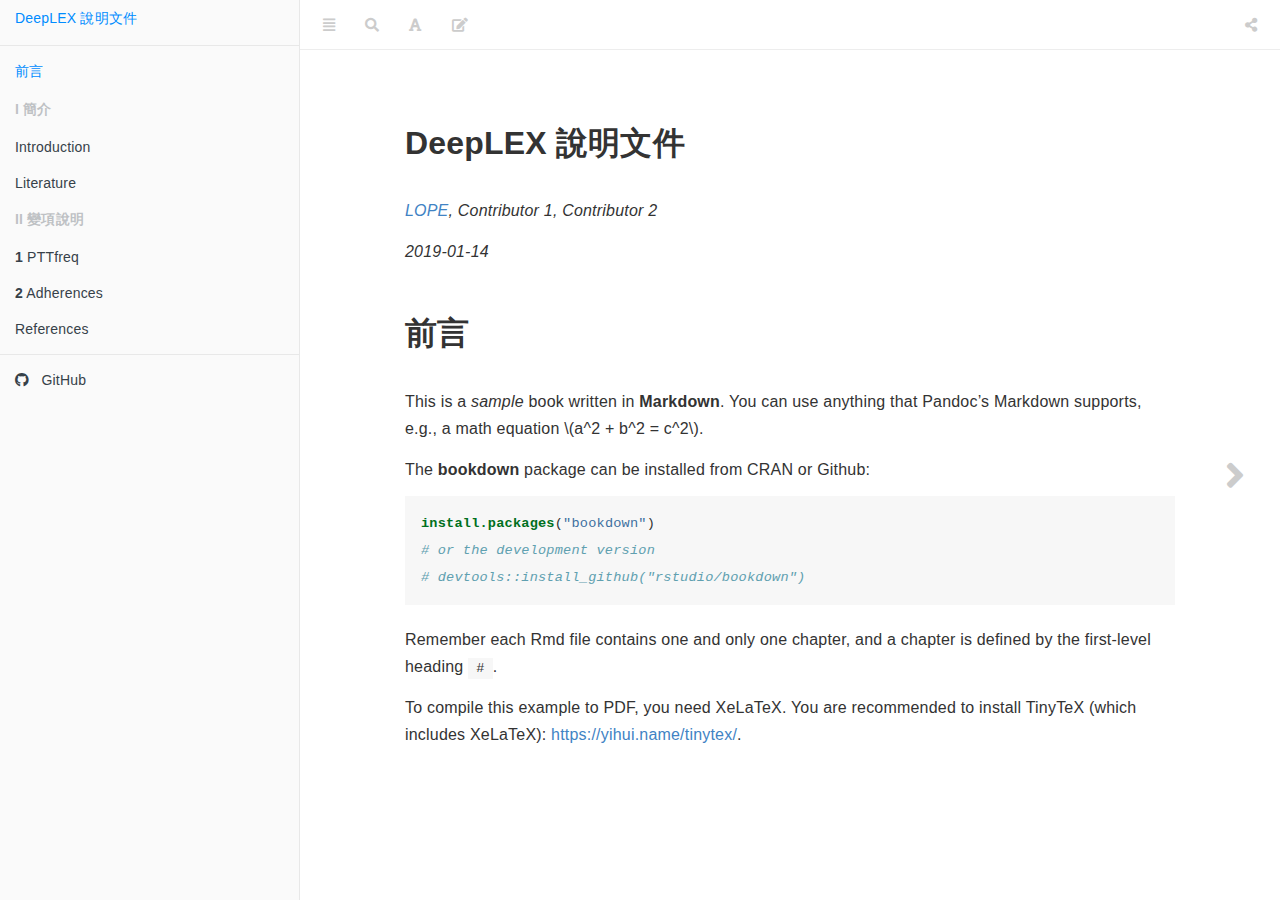
==== commit 6f342004: "Deploy deeplexR/doc to github.com/deeplexR/doc.git:gh-pages" ====
--- a/index.html
+++ b/index.html
@@ -5,11 +5,11 @@
 
   <meta charset="UTF-8">
   <meta http-equiv="X-UA-Compatible" content="IE=edge">
-  <title>A Minimal Book Example</title>
+  <title>DeepLEX 說明文件</title>
   <meta name="description" content="This is a minimal example of using the bookdown package to write a book. The output format for this example is bookdown::gitbook.">
   <meta name="generator" content="bookdown  and GitBook 2.6.7">
 
-  <meta property="og:title" content="A Minimal Book Example" />
+  <meta property="og:title" content="DeepLEX 說明文件" />
   <meta property="og:type" content="book" />
   
   
@@ -17,12 +17,12 @@
   
 
   <meta name="twitter:card" content="summary" />
-  <meta name="twitter:title" content="A Minimal Book Example" />
+  <meta name="twitter:title" content="DeepLEX 說明文件" />
   
   <meta name="twitter:description" content="This is a minimal example of using the bookdown package to write a book. The output format for this example is bookdown::gitbook." />
   
 
-<meta name="author" content="Yihui Xie">
+<meta name="author" content="LOPE, Contributor 1, Contributor 2">
 
 
 <meta name="date" content="2019-01-14">
@@ -144,13 +144,17 @@
 <li class="divider"></li>
 <li class="chapter" data-level="" data-path="index.html"><a href="index.html"><i class="fa fa-check"></i>前言</a></li>
 <li class="part"><span><b>I 簡介</b></span></li>
-<li class="chapter" data-level="1" data-path="intro.html"><a href="intro.html"><i class="fa fa-check"></i><b>1</b> Introduction</a></li>
-<li class="chapter" data-level="2" data-path="literature.html"><a href="literature.html"><i class="fa fa-check"></i><b>2</b> Literature</a></li>
+<li class="chapter" data-level="" data-path="intro.html"><a href="intro.html"><i class="fa fa-check"></i>Introduction</a></li>
+<li class="chapter" data-level="" data-path="literature.html"><a href="literature.html"><i class="fa fa-check"></i>Literature</a></li>
 <li class="part"><span><b>II 變項說明</b></span></li>
-<li class="chapter" data-level="3" data-path="pttfreq.html"><a href="pttfreq.html"><i class="fa fa-check"></i><b>3</b> PTTfreq</a></li>
-<li class="chapter" data-level="4" data-path="adherences.html"><a href="adherences.html"><i class="fa fa-check"></i><b>4</b> Adherences</a><ul>
-<li class="chapter" data-level="4.1" data-path="adherences.html"><a href="adherences.html#example-one"><i class="fa fa-check"></i><b>4.1</b> Example one</a></li>
-<li class="chapter" data-level="4.2" data-path="adherences.html"><a href="adherences.html#example-two"><i class="fa fa-check"></i><b>4.2</b> Example two</a></li>
+<li class="chapter" data-level="1" data-path="pttfreq.html"><a href="pttfreq.html"><i class="fa fa-check"></i><b>1</b> PTTfreq</a><ul>
+<li class="chapter" data-level="1.1" data-path="pttfreq.html"><a href="pttfreq.html#-head"><i class="fa fa-check"></i><b>1.1</b> 例子 (head)</a></li>
+<li class="chapter" data-level="1.2" data-path="pttfreq.html"><a href="pttfreq.html#section-1.2"><i class="fa fa-check"></i><b>1.2</b> 資料類別</a></li>
+<li class="chapter" data-level="1.3" data-path="pttfreq.html"><a href="pttfreq.html#section-1.3"><i class="fa fa-check"></i><b>1.3</b> 說明</a></li>
+</ul></li>
+<li class="chapter" data-level="2" data-path="adherences.html"><a href="adherences.html"><i class="fa fa-check"></i><b>2</b> Adherences</a><ul>
+<li class="chapter" data-level="2.1" data-path="adherences.html"><a href="adherences.html#example-one"><i class="fa fa-check"></i><b>2.1</b> Example one</a></li>
+<li class="chapter" data-level="2.2" data-path="adherences.html"><a href="adherences.html#example-two"><i class="fa fa-check"></i><b>2.2</b> Example two</a></li>
 </ul></li>
 <li class="chapter" data-level="" data-path="references.html"><a href="references.html"><i class="fa fa-check"></i>References</a></li>
 <li class="divider"></li>
@@ -165,7 +169,7 @@
       <div class="body-inner">
         <div class="book-header" role="navigation">
           <h1>
-            <i class="fa fa-circle-o-notch fa-spin"></i><a href="./">A Minimal Book Example</a>
+            <i class="fa fa-circle-o-notch fa-spin"></i><a href="./">DeepLEX 說明文件</a>
           </h1>
         </div>
 
@@ -174,8 +178,8 @@
 
             <section class="normal" id="section-">
 <div id="header">
-<h1 class="title">A Minimal Book Example</h1>
-<p class="author"><em>Yihui Xie</em></p>
+<h1 class="title">DeepLEX 說明文件</h1>
+<p class="author"><em><a href="https://github.com/lopentu">LOPE</a>, Contributor 1, Contributor 2</em></p>
 <p class="date"><em>2019-01-14</em></p>
 </div>
 <div id="e5898de8a880" class="section level1 unnumbered">
@@ -192,6 +196,7 @@
 
 
 
+<br><br><br>
 <div id="disqus_thread"></div>
 <script>
 
